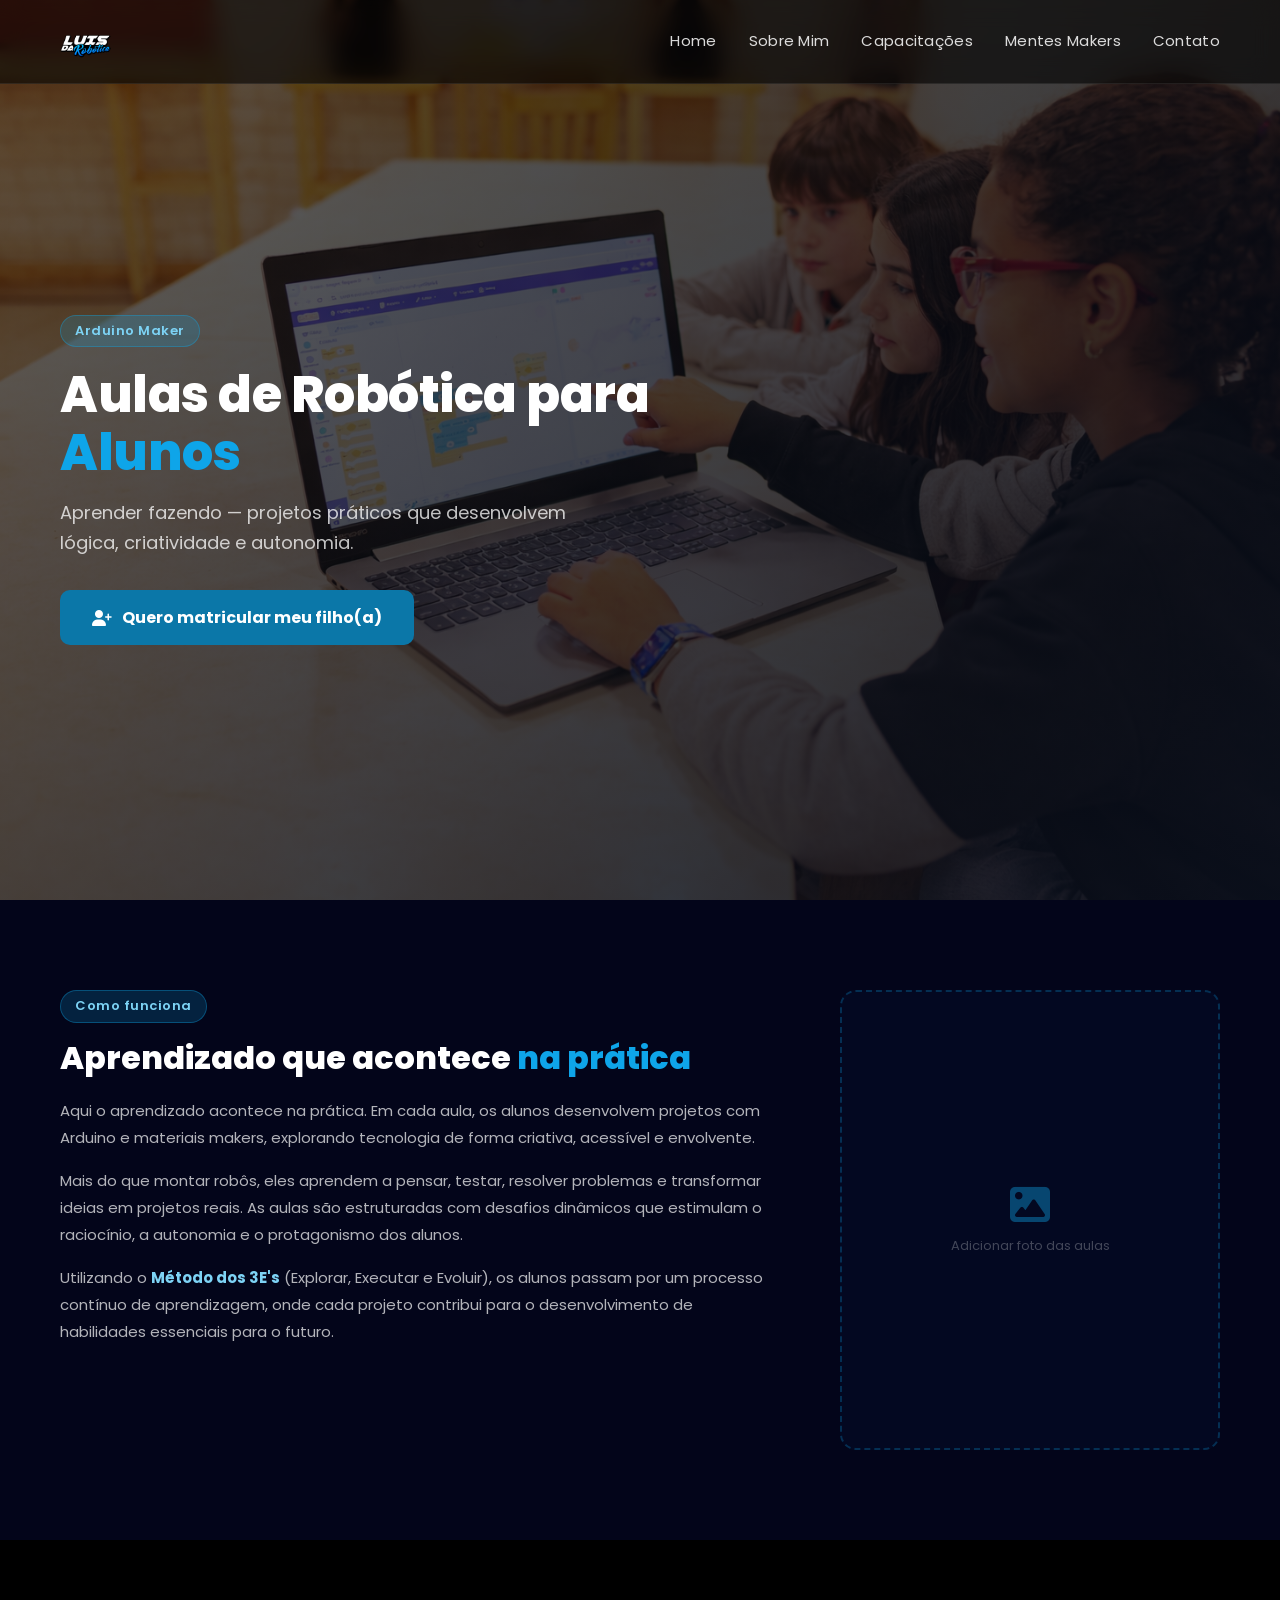
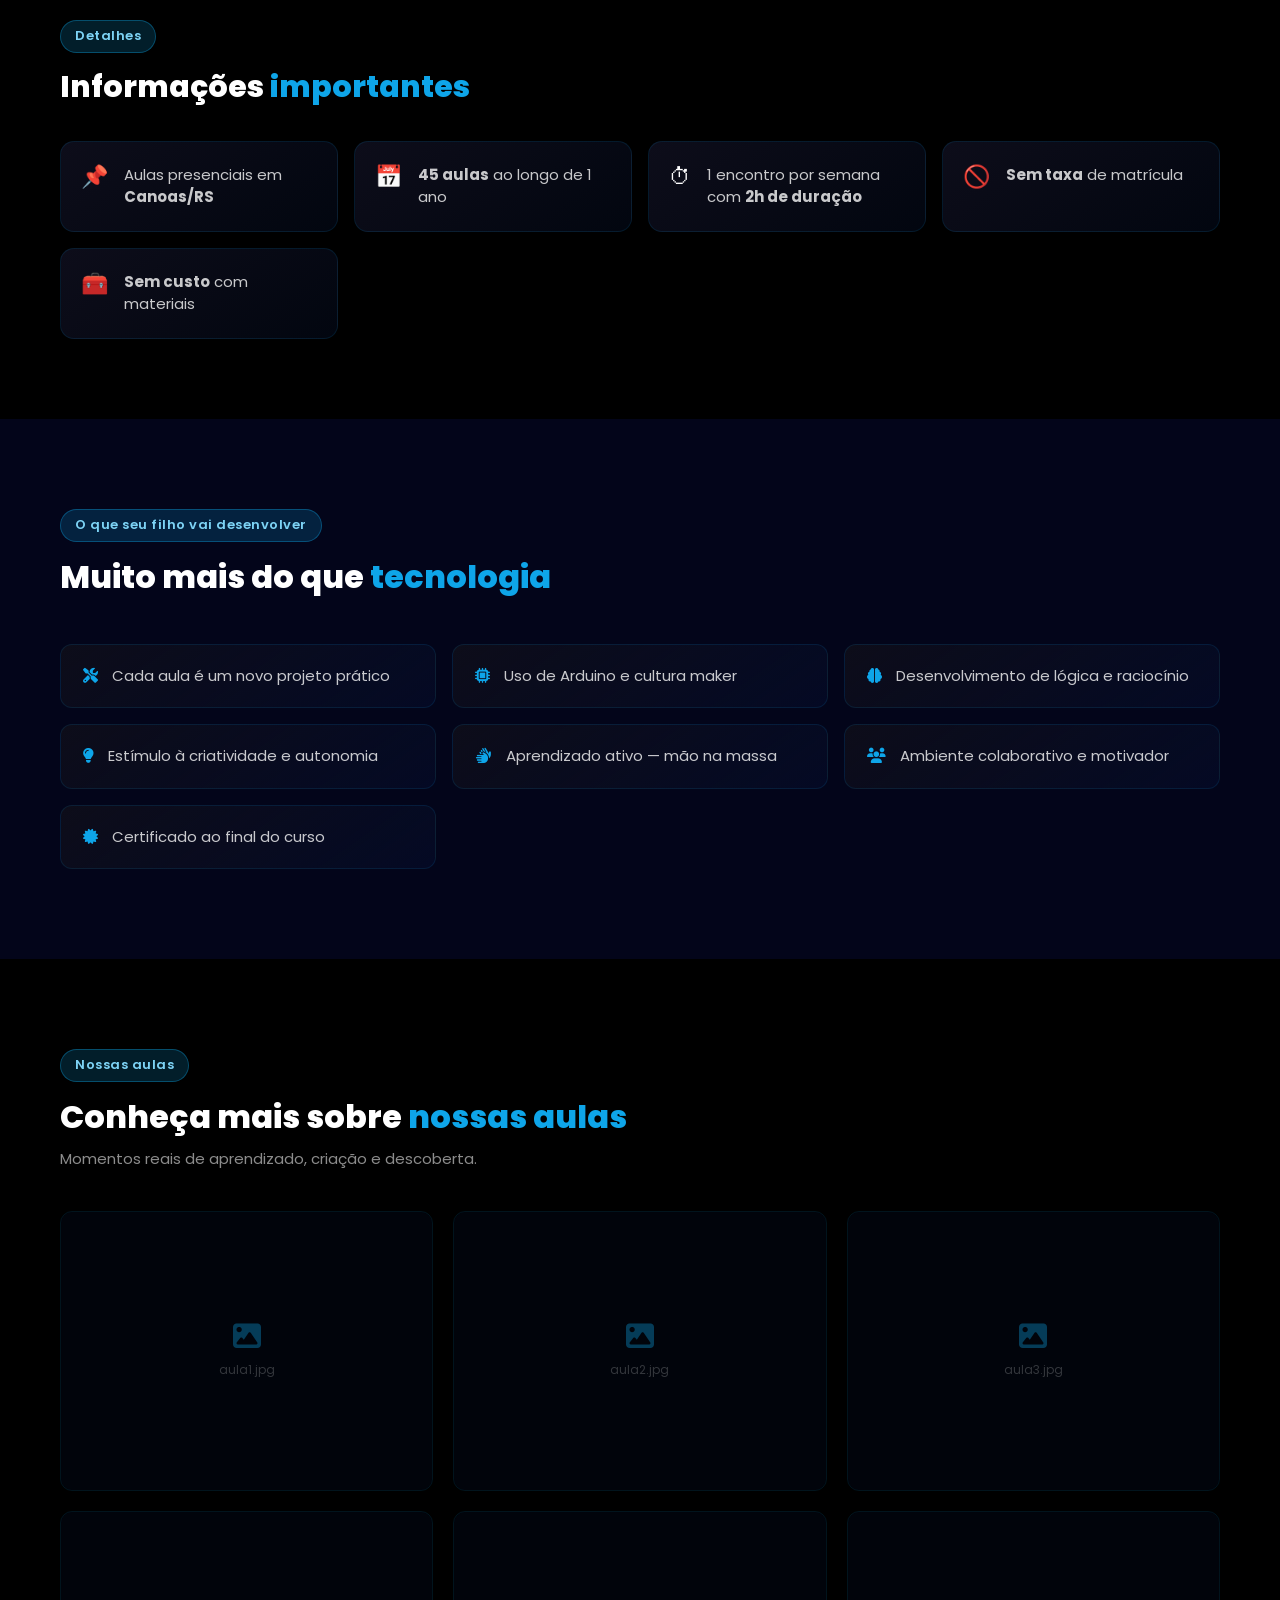
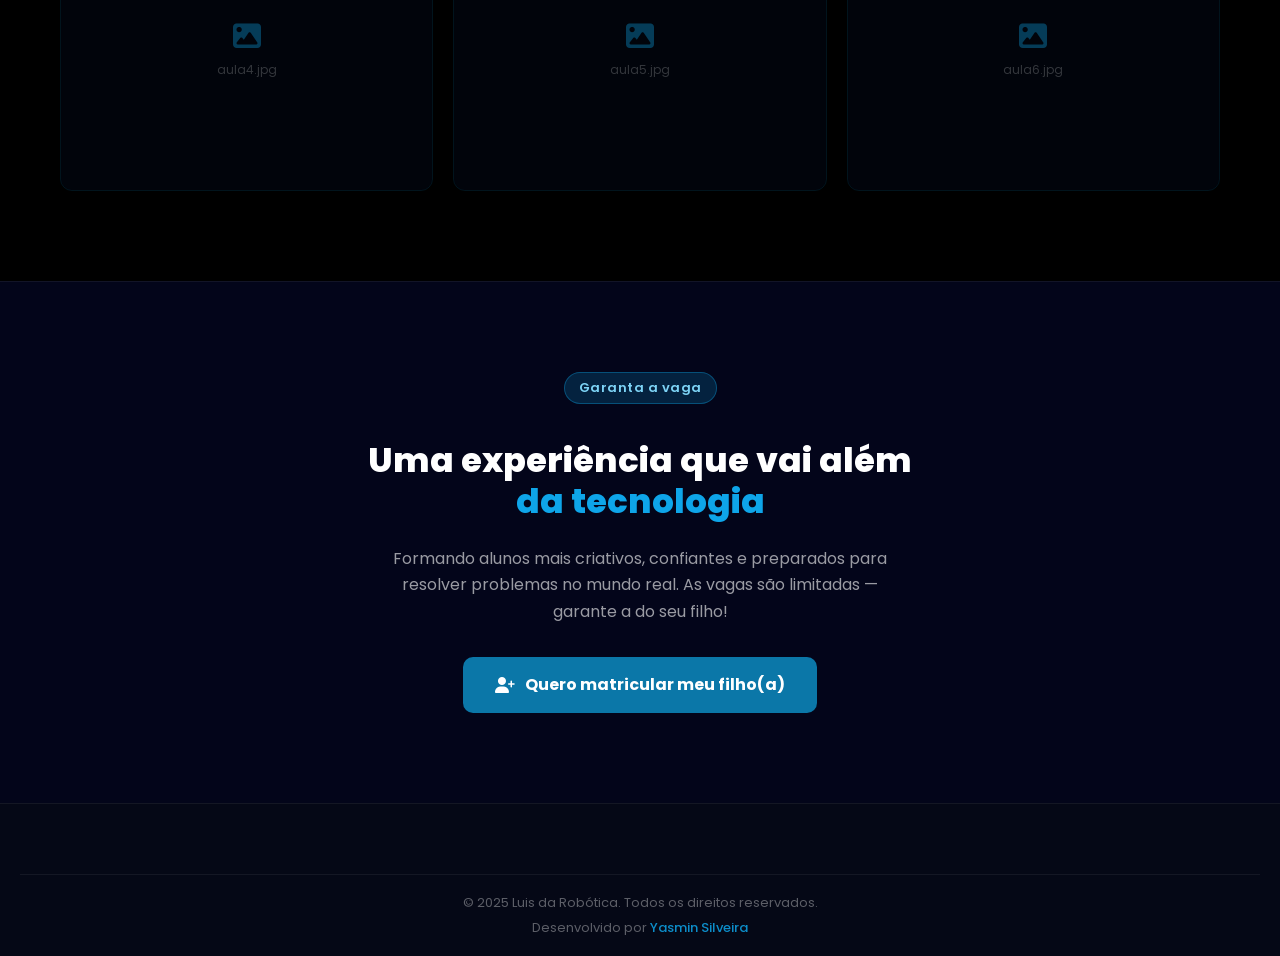
==== alunos.html @ f3c62aaa "Primeiro commit" ====
<!DOCTYPE html>
<html lang="pt-BR">
<head>
  <meta charset="UTF-8">
  <meta name="viewport" content="width=device-width, initial-scale=1.0">
  <title>Aulas de Robótica – Luis da Robótica</title>
  <link rel="icon" type="image/png" href="logotipo.png">
  <link rel="icon" type="image/png" href="logotipo.png">
  <link rel="stylesheet" href="style.css">
  <link href="https://fonts.googleapis.com/css2?family=Poppins:wght@300;400;600;800&display=swap" rel="stylesheet">
  <link rel="stylesheet" href="https://cdnjs.cloudflare.com/ajax/libs/font-awesome/6.5.0/css/all.min.css">
  <style>

    /* HERO */
    .aluno-hero {
      min-height: 100vh;
      display: flex;
      flex-direction: column;
      justify-content: center;
      padding: 140px 60px 80px;
      background:
        linear-gradient(135deg, rgba(0,0,0,0.6) 0%, rgba(10,15,28,0.92) 100%),
        url('fundoalunos.png') center/cover no-repeat;
    }

    .tag {
      display: inline-block;
      background: rgba(14,165,233,0.18);
      border: 1px solid rgba(14,165,233,0.35);
      color: #7DD3F5;
      font-size: 13px;
      font-weight: 600;
      padding: 5px 14px;
      border-radius: 30px;
      margin-bottom: 20px;
      letter-spacing: 0.5px;
      width: fit-content;
    }

    .aluno-hero h1 {
      font-size: 50px;
      font-weight: 800;
      max-width: 680px;
      line-height: 1.15;
      letter-spacing: -0.5px;
      margin-bottom: 16px;
    }

    .aluno-hero h1 span { color: #0EA5E9; }

    .aluno-hero .subtitulo {
      color: rgba(255,255,255,0.75);
      font-size: 18px;
      max-width: 540px;
      line-height: 1.65;
      margin-bottom: 32px;
    }

    .btn-matricula {
      display: inline-flex;
      align-items: center;
      gap: 10px;
      background: #0b77a8;
      color: white;
      text-decoration: none;
      padding: 15px 32px;
      border-radius: 10px;
      font-size: 16px;
      font-weight: 700;
      transition: background 0.25s, transform 0.25s, box-shadow 0.25s;
      width: fit-content;
    }

    .btn-matricula:hover {
      background: #38BDF8;
      transform: translateY(-3px);
      box-shadow: 0 10px 30px rgba(14,165,233,0.35);
    }

    /* SOBRE AS AULAS */
    .sobre-aulas {
      background: #03051a;
      padding: 90px 60px;
      display: flex;
      gap: 70px;
      align-items: flex-start;
    }

    .sobre-aulas-texto { flex: 1; }

    .section-label {
      display: inline-block;
      background: rgba(14,165,233,0.18);
      border: 1px solid rgba(14,165,233,0.35);
      color: #7DD3F5;
      font-size: 13px;
      font-weight: 600;
      padding: 5px 14px;
      border-radius: 30px;
      margin-bottom: 16px;
      letter-spacing: 0.5px;
    }

    .sobre-aulas-texto h2 {
      font-size: 32px;
      font-weight: 800;
      line-height: 1.2;
      margin-bottom: 20px;
    }

    .sobre-aulas-texto h2 span { color: #0EA5E9; }

    .sobre-aulas-texto p {
      color: rgba(255,255,255,0.7);
      font-size: 15px;
      line-height: 1.8;
      margin-bottom: 16px;
    }

    .foto-placeholder-lg {
      flex-shrink: 0;
      width: 380px;
      height: 460px;
      border-radius: 16px;
      border: 2px dashed rgba(14,165,233,0.25);
      background: rgba(10,30,78,0.15);
      display: flex;
      align-items: center;
      justify-content: center;
      flex-direction: column;
      gap: 12px;
      color: rgba(14,165,233,0.4);
    }

    .foto-placeholder-lg i { font-size: 40px; }
    .foto-placeholder-lg span {
      font-size: 13px;
      color: rgba(255,255,255,0.25);
    }

    /* INFORMAÇÕES IMPORTANTES */
    .info-section {
      background: #000000;
      padding: 80px 60px;
    }

    .info-section h2 {
      font-size: 30px;
      font-weight: 800;
      margin-bottom: 36px;
      line-height: 1.2;
    }

    .info-section h2 span { color: #0EA5E9; }

    .info-grid {
      display: grid;
      grid-template-columns: repeat(auto-fill, minmax(240px, 1fr));
      gap: 16px;
      margin-bottom: 0;
    }

    .info-item {
      display: flex;
      align-items: flex-start;
      gap: 16px;
      background: linear-gradient(145deg, #0d0d1a, rgba(10,30,78,0.2));
      border: 1px solid rgba(14,165,233,0.12);
      border-radius: 14px;
      padding: 22px 20px;
      transition: border-color 0.3s, box-shadow 0.3s;
    }

    .info-item:hover {
      border-color: rgba(14,165,233,0.35);
      box-shadow: 0 6px 24px rgba(14,165,233,0.08);
    }

    .info-item .info-emoji {
      font-size: 22px;
      flex-shrink: 0;
      line-height: 1;
      margin-top: 2px;
    }

    .info-item p {
      color: rgba(255,255,255,0.78);
      font-size: 15px;
      line-height: 1.5;
      margin: 0;
    }

    /* BENEFÍCIOS */
    .beneficios-section {
      background: #03051a;
      padding: 90px 60px;
    }

    .beneficios-section h2 {
      font-size: 32px;
      font-weight: 800;
      margin-bottom: 48px;
      line-height: 1.2;
    }

    .beneficios-section h2 span { color: #0EA5E9; }

    .beneficios-grid {
      display: grid;
      grid-template-columns: repeat(auto-fill, minmax(280px, 1fr));
      gap: 16px;
    }

    .beneficio-item {
      display: flex;
      align-items: flex-start;
      gap: 14px;
      background: linear-gradient(145deg, #0d0d1a, rgba(10,30,78,0.2));
      border: 1px solid rgba(14,165,233,0.12);
      border-radius: 12px;
      padding: 20px 22px;
      transition: border-color 0.3s, box-shadow 0.3s;
    }

    .beneficio-item:hover {
      border-color: rgba(14,165,233,0.35);
      box-shadow: 0 6px 24px rgba(14,165,233,0.08);
    }

    .beneficio-item i {
      color: #0EA5E9;
      font-size: 15px;
      margin-top: 3px;
      flex-shrink: 0;
    }

    .beneficio-item p {
      color: rgba(255,255,255,0.78);
      font-size: 15px;
      line-height: 1.5;
      margin: 0;
    }

    /* GALERIA */
    .galeria-section {
      background: #000000;
      padding: 90px 60px;
    }

    .galeria-section h2 {
      font-size: 32px;
      font-weight: 800;
      margin-bottom: 10px;
      line-height: 1.2;
    }

    .galeria-section h2 span { color: #0EA5E9; }

    .galeria-section .galeria-sub {
      color: rgba(255,255,255,0.55);
      font-size: 15px;
      margin-bottom: 40px;
    }

    .galeria-grid {
      display: grid;
      grid-template-columns: repeat(3, 1fr);
      gap: 20px;
    }

    .galeria-item {
      border-radius: 12px;
      overflow: hidden;
      border: 1px solid rgba(14,165,233,0.12);
      transition: border-color 0.3s, transform 0.3s;
      aspect-ratio: 4/3;
    }

    .galeria-item:hover {
      border-color: rgba(14,165,233,0.4);
      transform: scale(1.02);
    }

    .galeria-item img {
      width: 100%;
      height: 100%;
      object-fit: cover;
      display: block;
    }

    .galeria-placeholder {
      width: 100%;
      height: 100%;
      background: rgba(10,30,78,0.15);
      display: flex;
      flex-direction: column;
      align-items: center;
      justify-content: center;
      gap: 10px;
      color: rgba(14,165,233,0.35);
      min-height: 200px;
    }

    .galeria-placeholder i { font-size: 28px; }
    .galeria-placeholder span {
      font-size: 12px;
      color: rgba(255,255,255,0.2);
    }

    /* CTA FINAL */
    .cta-final {
      background: #03051a;
      padding: 90px 60px;
      display: flex;
      flex-direction: column;
      align-items: center;
      text-align: center;
      gap: 16px;
      border-top: 1px solid rgba(255,255,255,0.06);
    }

    .cta-final h2 {
      font-size: 34px;
      font-weight: 800;
      max-width: 580px;
      line-height: 1.2;
      margin-bottom: 8px;
    }

    .cta-final h2 span { color: #0EA5E9; }

    .cta-final p {
      color: rgba(255,255,255,0.6);
      font-size: 16px;
      max-width: 500px;
      line-height: 1.65;
      margin-bottom: 16px;
    }

    /* FOOTER */
    .footer {
      background: #050816;
      padding: 30px 20px 0;
      border-top: 1px solid rgba(255,255,255,0.06);
    }

    .footer-bottom {
      padding: 18px 20px;
      display: flex;
      flex-direction: column;
      align-items: center;
      gap: 4px;
      text-align: center;
    }

    .footer-bottom p {
      color: rgba(255,255,255,0.35);
      font-size: 13px;
      margin: 0;
    }

    .footer-bottom .dev-credit a {
      color: rgba(14,165,233,0.85);
      text-decoration: none;
      font-weight: 500;
      transition: color 0.25s;
    }

    .footer-bottom .dev-credit a:hover {
      color: #38BDF8;
      text-decoration: underline;
    }

    /* RESPONSIVO */
    @media (max-width: 900px) {
      .sobre-aulas {
        flex-direction: column;
        padding: 60px 24px;
        gap: 40px;
      }
      .foto-placeholder-lg {
        width: 100%;
        height: 260px;
      }
      .galeria-grid {
        grid-template-columns: repeat(2, 1fr);
      }
    }

    @media (max-width: 768px) {
      .aluno-hero { padding: 110px 24px 60px; }
      .aluno-hero h1 { font-size: 30px; }
      .aluno-hero .subtitulo { font-size: 15px; }
      .info-section { padding: 60px 24px; }
      .beneficios-section { padding: 60px 24px; }
      .galeria-section { padding: 60px 24px; }
      .galeria-grid { grid-template-columns: 1fr; }
      .cta-final { padding: 60px 24px; }
      .cta-final h2 { font-size: 26px; }
    }
  </style>
</head>
<body>

<!-- HEADER -->
<header>
  <div class="logo">
    <img src="logotipo.png" alt="Logo Luis da Robótica">
  </div>
  <nav id="menu">
    <a href="index.html">Home</a>
    <a href="sobre.html">Sobre Mim</a>
    <a href="capacitacoes.html">Capacitações</a>
    <a href="mentes.html">Mentes Makers</a>
    <a href="contato.html">Contato</a>
  </nav>
  <button class="menu-toggle" onclick="toggleMenu()" aria-label="Abrir menu">☰</button>
</header>

<!-- HERO -->
<section class="aluno-hero">
  <span class="tag">Arduino Maker</span>
  <h1>Aulas de Robótica para <span>Alunos</span></h1>
  <p class="subtitulo">
    Aprender fazendo — projetos práticos que desenvolvem lógica, criatividade e autonomia.
  </p>
  <a href="contato.html" class="btn-matricula">
    <i class="fas fa-user-plus"></i>
    Quero matricular meu filho(a)
  </a>
</section>

<!-- SOBRE AS AULAS -->
<section class="sobre-aulas">
  <div class="sobre-aulas-texto">
    <span class="section-label">Como funciona</span>
    <h2>Aprendizado que acontece <span>na prática</span></h2>
    <p>
      Aqui o aprendizado acontece na prática. Em cada aula, os alunos desenvolvem projetos com Arduino e materiais makers, explorando tecnologia de forma criativa, acessível e envolvente.
    </p>
    <p>
      Mais do que montar robôs, eles aprendem a pensar, testar, resolver problemas e transformar ideias em projetos reais. As aulas são estruturadas com desafios dinâmicos que estimulam o raciocínio, a autonomia e o protagonismo dos alunos.
    </p>
    <p>
      Utilizando o <strong style="color: #7DD3F5;">Método dos 3E's</strong> (Explorar, Executar e Evoluir), os alunos passam por um processo contínuo de aprendizagem, onde cada projeto contribui para o desenvolvimento de habilidades essenciais para o futuro.
    </p>
  </div>

  <!-- Substitua por <img src="foto-aula.jpg" ...> quando tiver a foto -->
  <div class="foto-placeholder-lg">
    <i class="fas fa-image"></i>
    <span>Adicionar foto das aulas</span>
  </div>
</section>

<!-- INFORMAÇÕES IMPORTANTES -->
<section class="info-section">
  <span class="section-label">Detalhes</span>
  <h2>Informações <span>importantes</span></h2>

  <div class="info-grid">
    <div class="info-item">
      <span class="info-emoji">📌</span>
      <p>Aulas presenciais em <strong>Canoas/RS</strong></p>
    </div>
    <div class="info-item">
      <span class="info-emoji">📅</span>
      <p><strong>45 aulas</strong> ao longo de 1 ano</p>
    </div>
    <div class="info-item">
      <span class="info-emoji">⏱</span>
      <p>1 encontro por semana com <strong>2h de duração</strong></p>
    </div>
    <div class="info-item">
      <span class="info-emoji">🚫</span>
      <p><strong>Sem taxa</strong> de matrícula</p>
    </div>
    <div class="info-item">
      <span class="info-emoji">🧰</span>
      <p><strong>Sem custo</strong> com materiais</p>
    </div>
  </div>
</section>

<!-- BENEFÍCIOS -->
<section class="beneficios-section">
  <span class="section-label">O que seu filho vai desenvolver</span>
  <h2>Muito mais do que <span>tecnologia</span></h2>

  <div class="beneficios-grid">
    <div class="beneficio-item"><i class="fas fa-tools"></i><p>Cada aula é um novo projeto prático</p></div>
    <div class="beneficio-item"><i class="fas fa-microchip"></i><p>Uso de Arduino e cultura maker</p></div>
    <div class="beneficio-item"><i class="fas fa-brain"></i><p>Desenvolvimento de lógica e raciocínio</p></div>
    <div class="beneficio-item"><i class="fas fa-lightbulb"></i><p>Estímulo à criatividade e autonomia</p></div>
    <div class="beneficio-item"><i class="fas fa-hands"></i><p>Aprendizado ativo — mão na massa</p></div>
    <div class="beneficio-item"><i class="fas fa-users"></i><p>Ambiente colaborativo e motivador</p></div>
    <div class="beneficio-item"><i class="fas fa-certificate"></i><p>Certificado ao final do curso</p></div>
  </div>
</section>

<!-- GALERIA -->
<section class="galeria-section">
  <span class="section-label">Nossas aulas</span>
  <h2>Conheça mais sobre <span>nossas aulas</span></h2>
  <p class="galeria-sub">Momentos reais de aprendizado, criação e descoberta.</p>

  <div class="galeria-grid">
    <div class="galeria-item">
      <!-- <img src="aula1.jpg" alt=""> -->
      <div class="galeria-placeholder"><i class="fas fa-image"></i><span>aula1.jpg</span></div>
    </div>
    <div class="galeria-item">
      <div class="galeria-placeholder"><i class="fas fa-image"></i><span>aula2.jpg</span></div>
    </div>
    <div class="galeria-item">
      <div class="galeria-placeholder"><i class="fas fa-image"></i><span>aula3.jpg</span></div>
    </div>
    <div class="galeria-item">
      <div class="galeria-placeholder"><i class="fas fa-image"></i><span>aula4.jpg</span></div>
    </div>
    <div class="galeria-item">
      <div class="galeria-placeholder"><i class="fas fa-image"></i><span>aula5.jpg</span></div>
    </div>
    <div class="galeria-item">
      <div class="galeria-placeholder"><i class="fas fa-image"></i><span>aula6.jpg</span></div>
    </div>
  </div>
</section>

<!-- CTA FINAL -->
<section class="cta-final">
  <span class="tag">Garanta a vaga</span>
  <h2>Uma experiência que vai além <span>da tecnologia</span></h2>
  <p>
    Formando alunos mais criativos, confiantes e preparados para resolver problemas no mundo real. As vagas são limitadas — garante a do seu filho!
  </p>
  <a href="contato.html" class="btn-matricula">
    <i class="fas fa-user-plus"></i>
    Quero matricular meu filho(a)
  </a>
</section>

<!-- FOOTER -->
<footer class="footer">
  <div class="footer-bottom">
    <p>© 2025 Luis da Robótica. Todos os direitos reservados.</p>
    <p class="dev-credit">
      Desenvolvido por <a href="https://www.linkedin.com/in/yasmin-silveira-2394731ba/" target="_blank" rel="noopener noreferrer">Yasmin Silveira</a>
    </p>
  </div>
</footer>

<script src="script.js"></script>
</body>
</html>
---- style.css ----
/* =========================
   RESET E BASE
========================= */
* {
  box-sizing: border-box;
  margin: 0;
  padding: 0;
}
 
body {
  font-family: 'Poppins', system-ui, -apple-system, sans-serif;
  background: #000000;
  color: white;
  line-height: 1.6;
}
 
/* =========================
   HEADER (TOPO FIXO)
========================= */
header {
  position: fixed;
  top: 0;
  left: 0;
  width: 100%;
  display: flex;
  justify-content: space-between;
  align-items: center;
  padding: 10px 60px;
  z-index: 100;
  background: rgba(0, 0, 0, 0.6);
  backdrop-filter: blur(12px);
  -webkit-backdrop-filter: blur(12px);
  border-bottom: 1px solid rgba(255, 255, 255, 0.08);
  transition: background 0.3s;
}
 
/* LOGO */
.logo img {
  height: 55px;
  transition: transform 0.3s;
}
 
.logo img:hover {
  transform: scale(1.04);
}
 
/* =========================
   MENU
========================= */
nav {
  display: flex;
  gap: 32px;
  align-items: center;
}
 
nav a {
  color: rgba(255, 255, 255, 0.85);
  text-decoration: none;
  font-size: 15px;
  font-weight: 400;
  position: relative;
  transition: color 0.3s;
  letter-spacing: 0.3px;
}
 
nav a::after {
  content: "";
  position: absolute;
  width: 0%;
  height: 2px;
  background: white;
  left: 0;
  bottom: -4px;
  border-radius: 2px;
  transition: width 0.3s ease;
}
 
nav a:hover {
  color: white;
}
 
nav a:hover::after {
  width: 100%;
}
 
/* =========================
   MENU HAMBURGUER
========================= */
.menu-toggle {
  display: none;
  font-size: 26px;
  cursor: pointer;
  background: none;
  border: none;
  color: white;
  padding: 4px;
}
 
/* =========================
   HERO PRINCIPAL (HOME)
========================= */
.hero-main {
  height: 100vh;
  display: flex;
  flex-direction: column;
  justify-content: center;
  padding: 120px 60px 60px;
  background:
    linear-gradient(135deg, rgba(0, 0, 0, 0.55) 0%, rgba(4, 5, 8, 0.75) 100%),
    url('crianca.jpg') center/cover no-repeat;
  position: relative;
}
 
.hero-main h1 {
  font-size: 52px;
  max-width: 580px;
  line-height: 1.15;
  font-weight: 800;
  letter-spacing: -0.5px;
}
 
.hero-main h1 span {
  color: #424ef5;
}
 
.hero-main p {
  color: rgba(255, 255, 255, 0.75);
  max-width: 480px;
  margin-top: 16px;
  font-size: 16px;
}
 
/* =========================
   BOTÕES
========================= */
.buttons {
  margin-top: 32px;
  display: flex;
  gap: 14px;
  flex-wrap: wrap;
}
 
.btn {
  padding: 13px 28px;
  background: white;
  color: black;
  text-decoration: none;
  border-radius: 8px;
  font-weight: 600;
  font-size: 14px;
  transition: transform 0.25s, box-shadow 0.25s;
  display: inline-block;
}
 
.btn:hover {
  transform: translateY(-2px);
  box-shadow: 0 8px 24px rgba(255, 255, 255, 0.15);
}
 
.btn-outline {
  background: transparent;
  border: 2px solid rgba(255, 255, 255, 0.6);
  color: white;
}
 
.btn-outline:hover {
  background: #4542f5;
  border-color: #5442f5;
  color: white;
  box-shadow: 0 8px 24px rgba(66, 69, 245, 0.35);
}
 
/* =========================
   HERO SOBRE
========================= */
.sobre-hero {
  height: 100vh;
  display: flex;
  flex-direction: column;
  justify-content: center;
  padding: 120px 60px 60px;
  background:
    linear-gradient(135deg, rgba(0, 0, 0, 0.65) 0%, rgba(10, 15, 28, 0.92) 100%),
    url('fundosobre.png') center/cover no-repeat;
}
 
.sobre-hero h1 {
  font-size: 50px;
  max-width: 500px;
  line-height: 1.2;
  font-weight: 800;
}
 
/* =========================
   CARDS
========================= */
.sobre-cards {
  display: flex;
  gap: 20px;
  padding: 60px;
  justify-content: center;
  flex-wrap: wrap;
}
 
.card {
  background: linear-gradient(145deg, #0f2f74, #0a1e4e);
  padding: 24px;
  border-radius: 14px;
  width: 260px;
  border: 1px solid rgba(125, 158, 250, 0.15);
  transition: transform 0.3s, border-color 0.3s, box-shadow 0.3s;
}
 
.card:hover {
  transform: translateY(-6px);
  border-color: rgba(125, 158, 250, 0.5);
  box-shadow: 0 12px 32px rgba(15, 47, 116, 0.4);
}
 
/* =========================
   APRESENTAÇÃO FINAL
========================= */
.sobre-apresentacao {
  text-align: center;
  padding: 60px 20px;
}
 
.sobre-apresentacao h2 {
  font-size: 30px;
  font-weight: 700;
}
 
.sobre-apresentacao p {
  max-width: 600px;
  margin: 16px auto 0;
  color: rgba(255, 255, 255, 0.7);
  font-size: 16px;
}
 
/* =========================
   FOOTER
========================= */
.footer {
  background: #050816;
  padding: 50px 20px 0;
  border-top: 1px solid rgba(255, 255, 255, 0.06);
}
 
.footer-container {
  display: flex;
  flex-direction: column;
  align-items: center;
  text-align: center;
  gap: 8px;
}
 
.footer h2 {
  font-size: 22px;
  font-weight: 700;
}
 
.footer p {
  color: rgba(255, 255, 255, 0.65);
  font-size: 15px;
}
 
.whatsapp {
  display: inline-flex;
  align-items: center;
  justify-content: center;
  gap: 10px;
  background: #07c24c;
  color: white;
  padding: 12px 24px;
  border-radius: 30px;
  text-decoration: none;
  margin-top: 14px;
  font-weight: 600;
  font-size: 15px;
  transition: transform 0.25s, box-shadow 0.25s;
}
 
.whatsapp img {
  width: 20px;
}
 
.whatsapp:hover {
  transform: translateY(-2px);
  box-shadow: 0 6px 20px rgba(15, 167, 70, 0.842);
}
 
/* Rodapé inferior */
.footer-bottom {
  margin-top: 40px;
  padding: 18px 20px;
  border-top: 1px solid rgba(255, 255, 255, 0.06);
  display: flex;
  flex-direction: column;
  align-items: center;
  gap: 4px;
  text-align: center;
}
 
.footer-bottom p {
  color: rgba(255, 255, 255, 0.35);
  font-size: 13px;
  margin: 0;
}
 
.footer-bottom .dev-credit {
  color: rgba(255, 255, 255, 0.35);
  font-size: 13px;
}
 
.footer-bottom .dev-credit a {
  color: rgba(135, 66, 245, 0.85);
  text-decoration: none;
  font-weight: 500;
  transition: color 0.25s;
}
 
.footer-bottom .dev-credit a:hover {
  color: #a76df7;
  text-decoration: underline;
}
 
/* =========================
   RESPONSIVO (CELULAR)
========================= */
@media (max-width: 768px) {
 
  header {
    padding: 14px 20px;
  }
 
  nav {
    position: absolute;
    top: 70px;
    left: 0;
    right: 0;
    background: rgba(3, 27, 138, 0.97);
    backdrop-filter: blur(10px);
    flex-direction: column;
    align-items: center;
    padding: 20px;
    gap: 20px;
    display: none;
    border-bottom: 1px solid rgba(255, 255, 255, 0.1);
  }
 
  nav.active {
    display: flex;
  }
 
  .menu-toggle {
    display: block;
  }
 
  .hero-main {
    padding: 100px 24px 40px;
  }
 
  .hero-main h1 {
    font-size: 30px;
  }
 
  .sobre-hero {
    padding: 100px 24px 40px;
  }
 
  .sobre-hero h1 {
    font-size: 28px;
  }
 
  .sobre-cards {
    padding: 40px 20px;
  }
 
  .buttons {
    flex-direction: column;
    align-items: flex-start;
  }
}
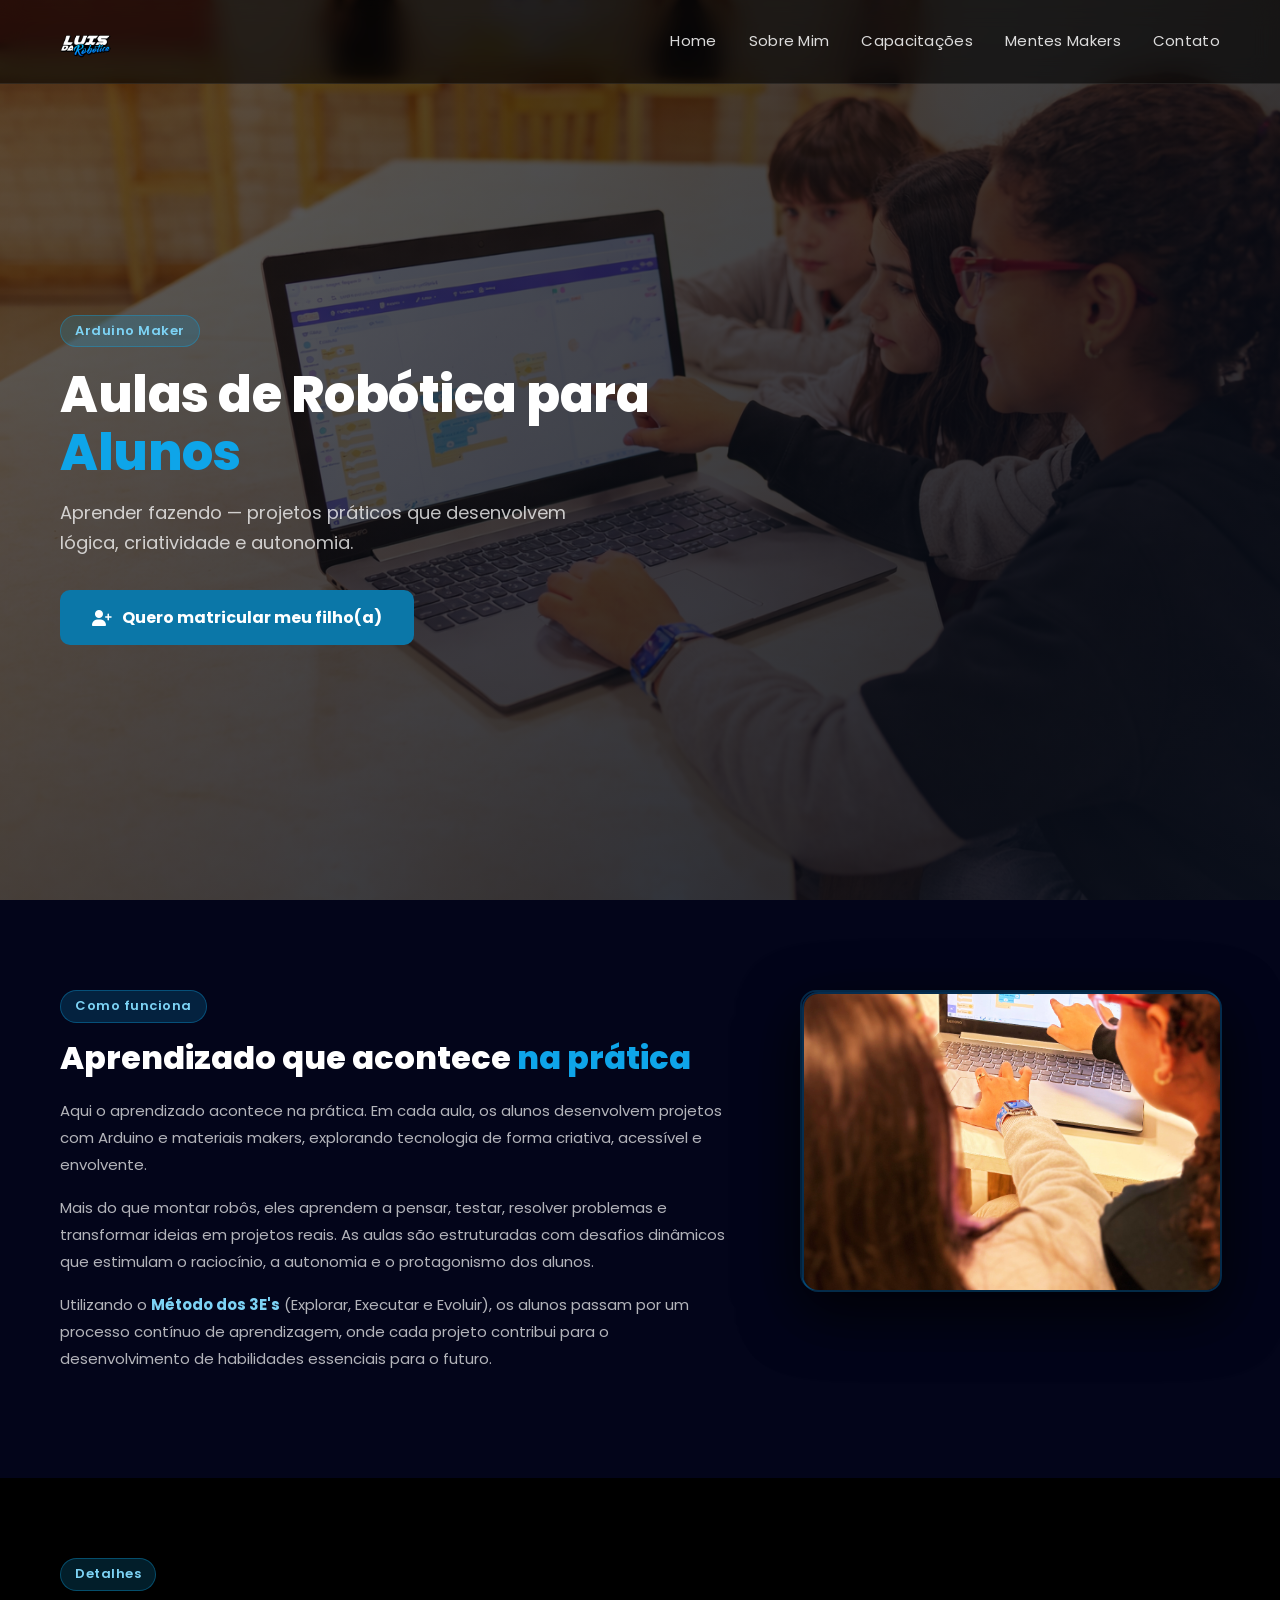
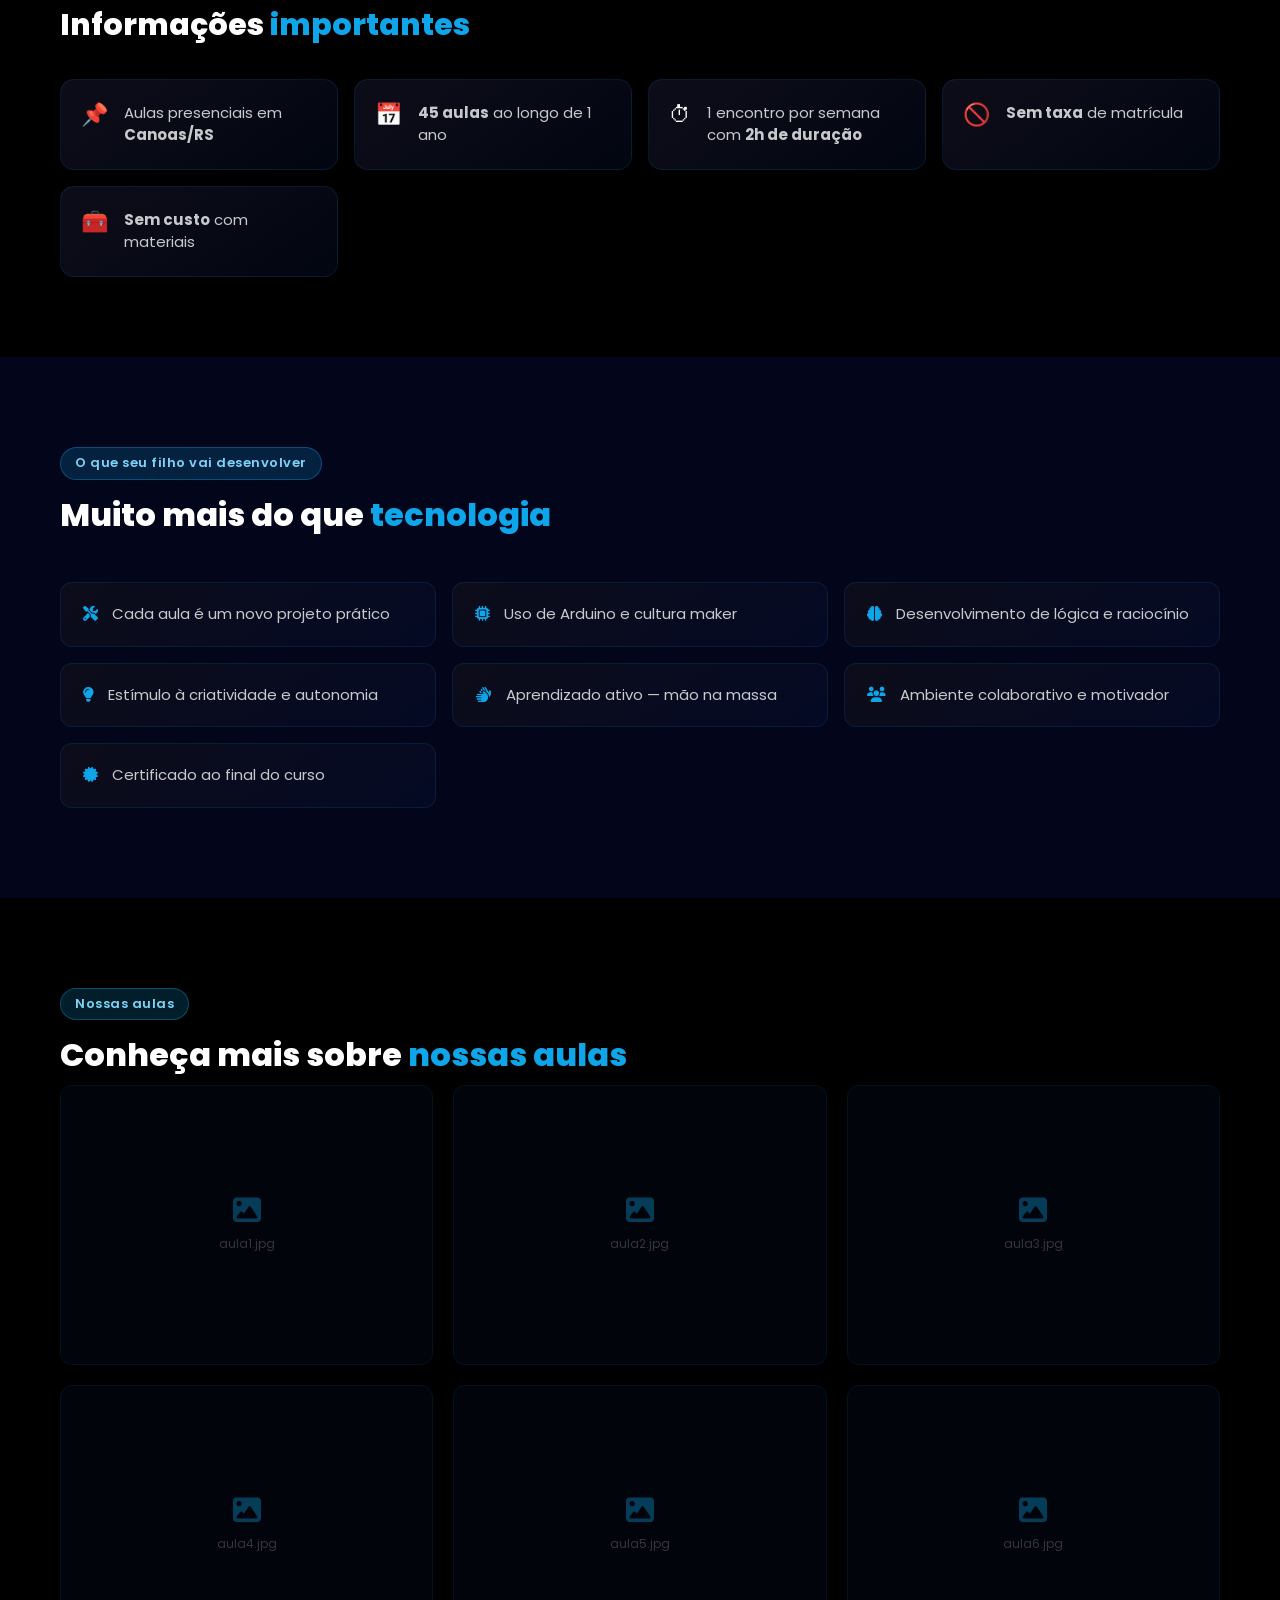
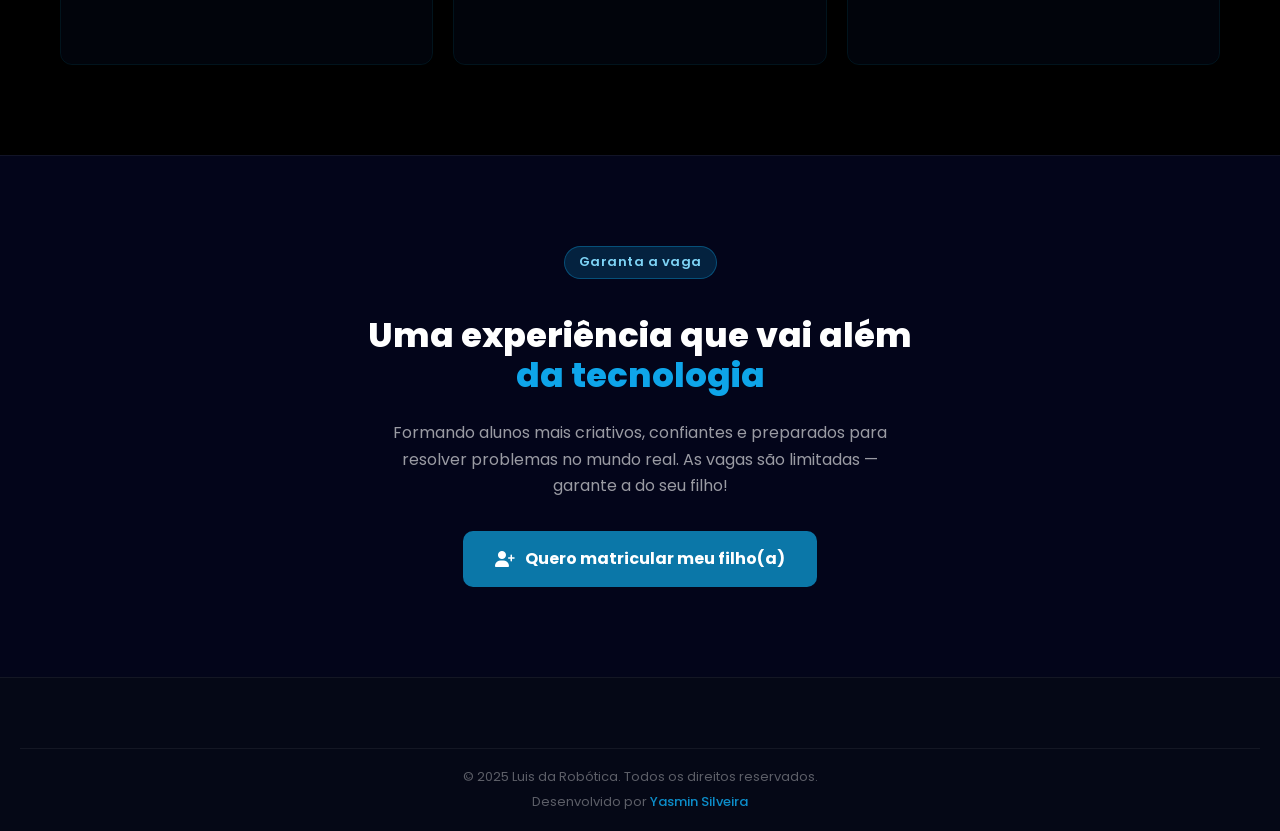
==== commit 5a8658ab: "Atualização" ====
--- a/alunos.html
+++ b/alunos.html
@@ -117,19 +117,14 @@
       margin-bottom: 16px;
     }
 
-    .foto-placeholder-lg {
-      flex-shrink: 0;
-      width: 380px;
-      height: 460px;
+ .foto-placeholder-lg {
+       flex-shrink: 0;
+      width: 420px;
+      height: 300px;
+      object-fit: cover;
       border-radius: 16px;
-      border: 2px dashed rgba(14,165,233,0.25);
-      background: rgba(10,30,78,0.15);
-      display: flex;
-      align-items: center;
-      justify-content: center;
-      flex-direction: column;
-      gap: 12px;
-      color: rgba(14,165,233,0.4);
+      border: 2px solid rgba(14,165,233,0.25);
+      box-shadow: 0 20px 60px rgba(0,0,0,0.5);
     }
 
     .foto-placeholder-lg i { font-size: 40px; }
@@ -448,8 +443,9 @@
 
   <!-- Substitua por <img src="foto-aula.jpg" ...> quando tiver a foto -->
   <div class="foto-placeholder-lg">
-    <i class="fas fa-image"></i>
-    <span>Adicionar foto das aulas</span>
+    <img src="criancas3.JPG" alt="Alunos" class="foto-placeholder-lg">
+    </div>
+    
   </div>
 </section>
 
@@ -479,6 +475,7 @@
       <span class="info-emoji">🧰</span>
       <p><strong>Sem custo</strong> com materiais</p>
     </div>
+    
   </div>
 </section>
 
@@ -496,13 +493,15 @@
     <div class="beneficio-item"><i class="fas fa-users"></i><p>Ambiente colaborativo e motivador</p></div>
     <div class="beneficio-item"><i class="fas fa-certificate"></i><p>Certificado ao final do curso</p></div>
   </div>
+  
 </section>
 
 <!-- GALERIA -->
 <section class="galeria-section">
   <span class="section-label">Nossas aulas</span>
   <h2>Conheça mais sobre <span>nossas aulas</span></h2>
-  <p class="galeria-sub">Momentos reais de aprendizado, criação e descoberta.</p>
+ 
+    
 
   <div class="galeria-grid">
     <div class="galeria-item">
--- a/style.css
+++ b/style.css
@@ -142,8 +142,8 @@
  
 .btn {
   padding: 13px 28px;
-  background: white;
-  color: black;
+  background: rgb(9, 122, 197);
+  color: rgb(255, 255, 255);
   text-decoration: none;
   border-radius: 8px;
   font-weight: 600;
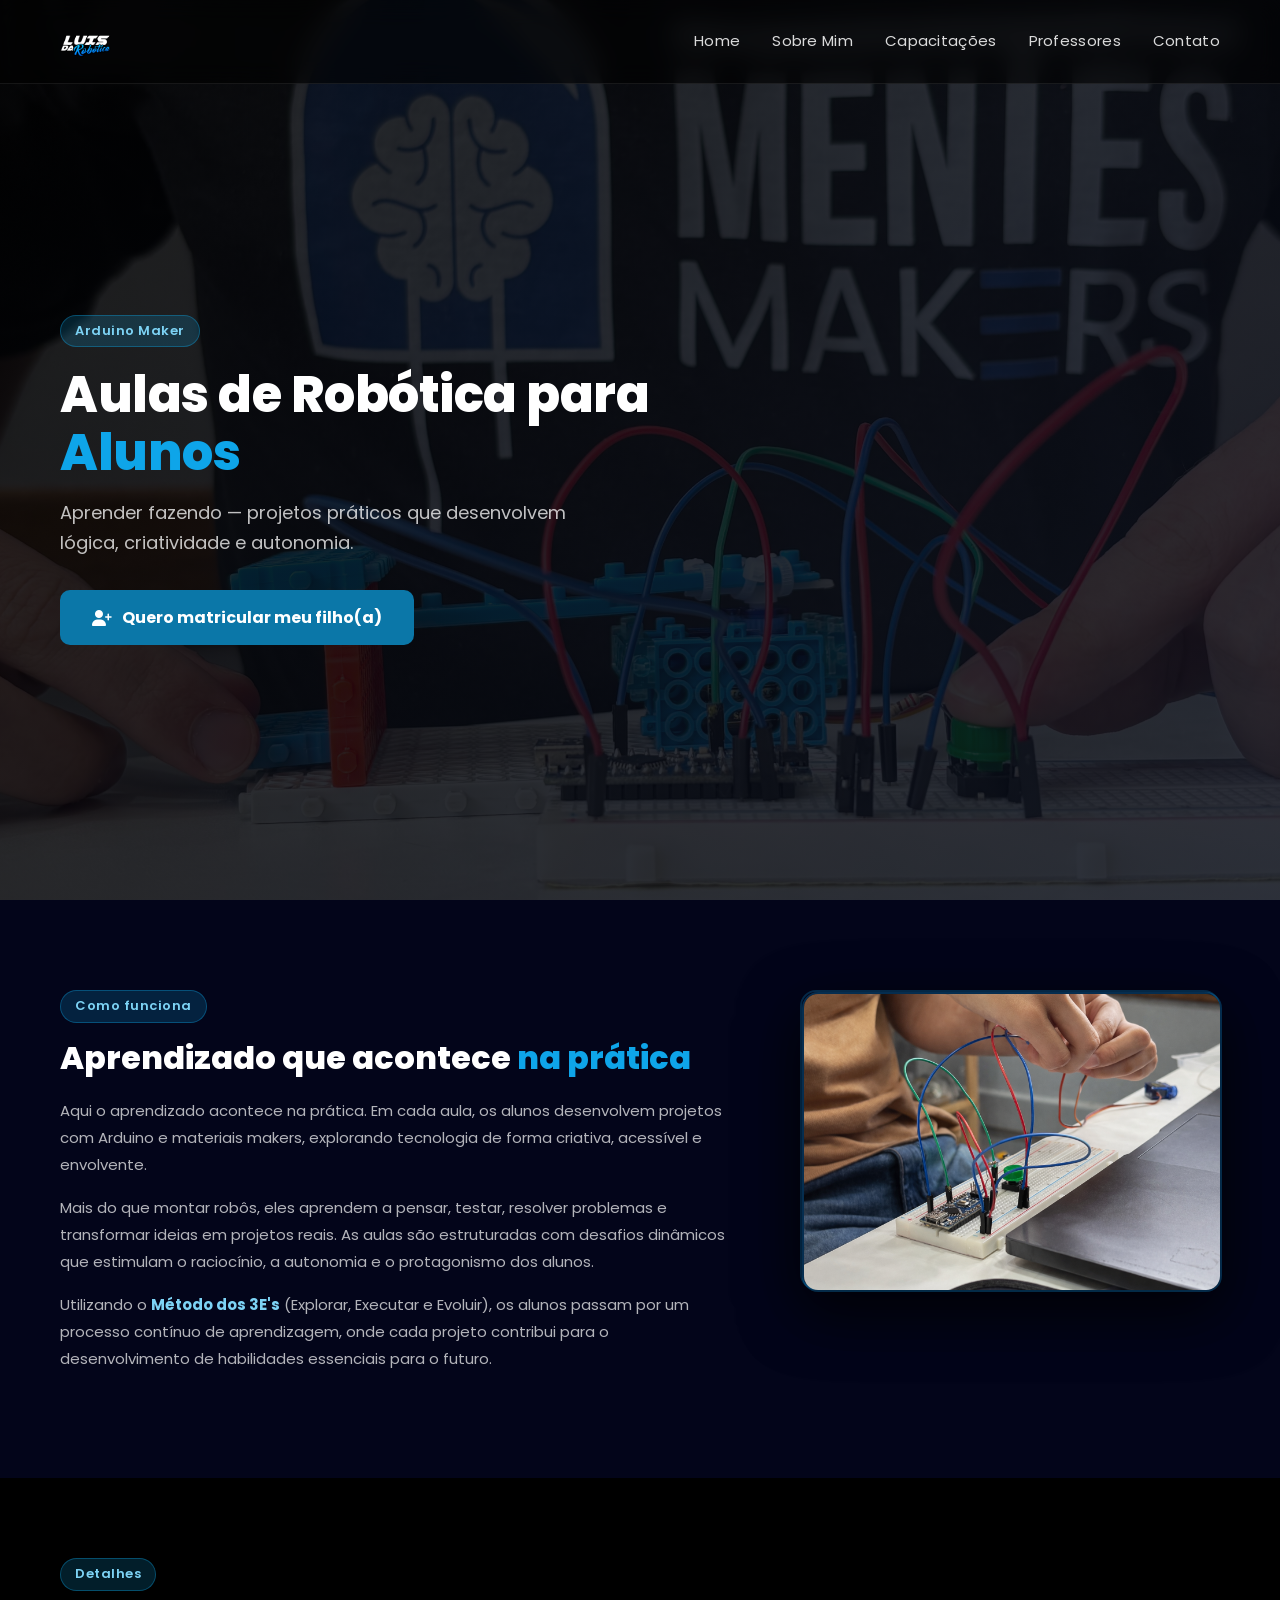
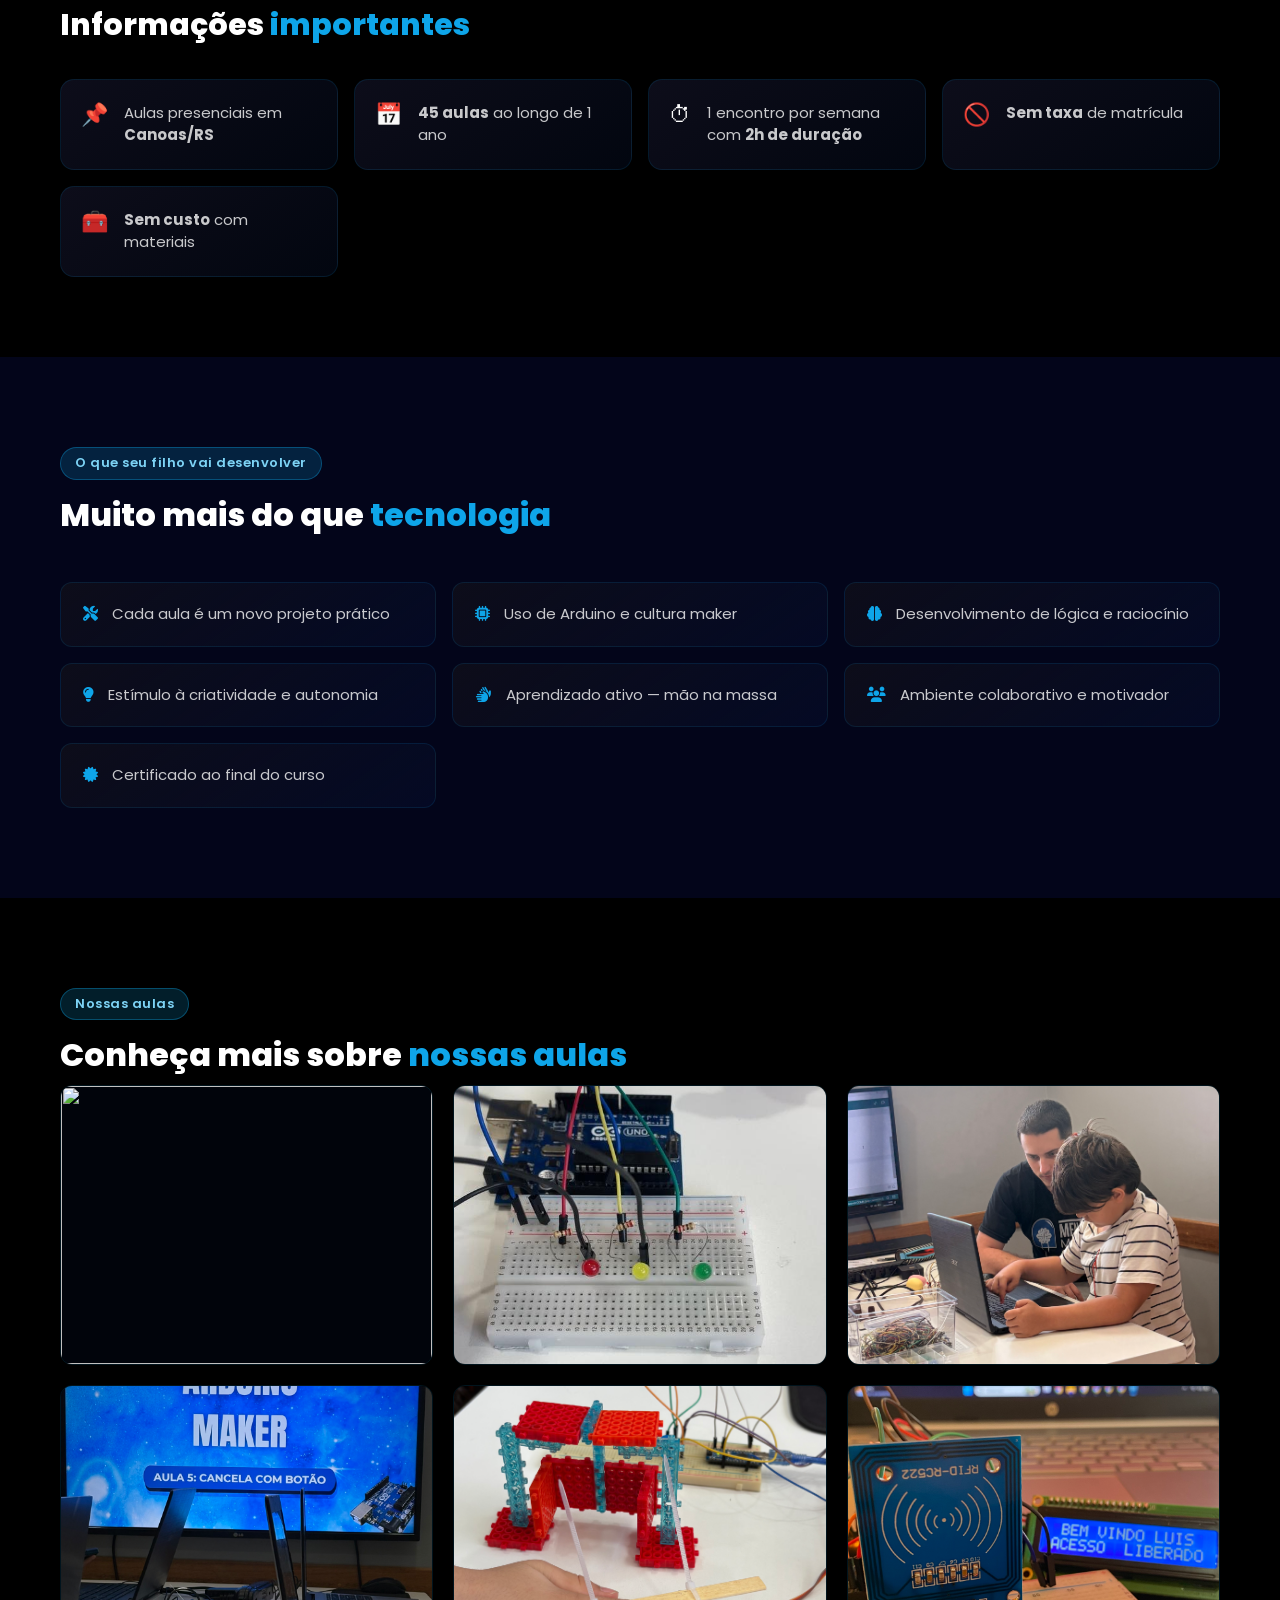
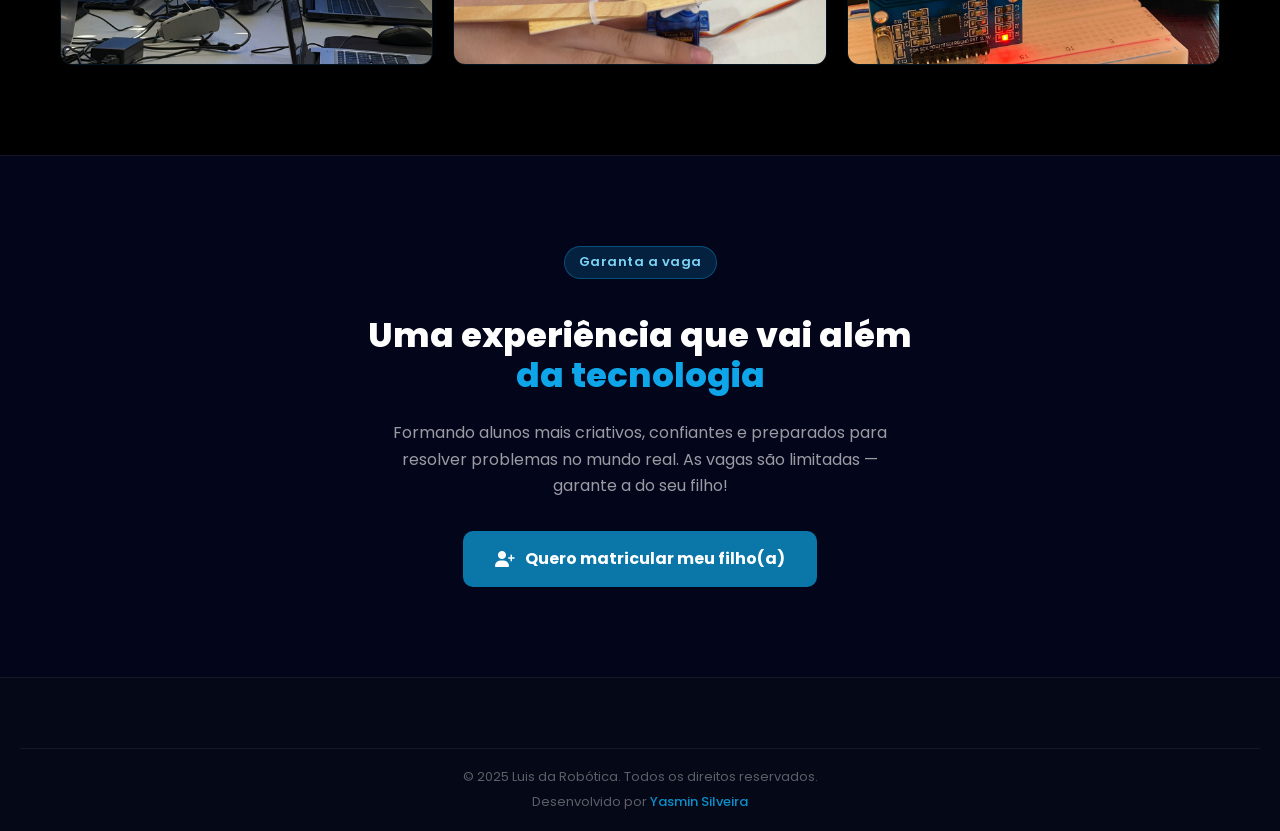
==== commit 6ad8f781: "segunda atualizacao" ====
--- a/alunos.html
+++ b/alunos.html
@@ -19,8 +19,8 @@
       justify-content: center;
       padding: 140px 60px 80px;
       background:
-        linear-gradient(135deg, rgba(0,0,0,0.6) 0%, rgba(10,15,28,0.92) 100%),
-        url('fundoalunos.png') center/cover no-repeat;
+        linear-gradient(135deg, rgba(0, 0, 0, 0.856) 0%, rgba(10, 15, 28, 0.856) 100%),
+        url('fundoprofes.jpeg') center/cover no-repeat;
     }
 
     .tag {
@@ -405,10 +405,9 @@
   <nav id="menu">
     <a href="index.html">Home</a>
     <a href="sobre.html">Sobre Mim</a>
-    <a href="capacitacoes.html">Capacitações</a>
-    <a href="mentes.html">Mentes Makers</a>
+    <a href="capacitacao.html">Capacitações</a>
+    <a href="mentes.html">Professores</a>
     <a href="contato.html">Contato</a>
-  </nav>
   <button class="menu-toggle" onclick="toggleMenu()" aria-label="Abrir menu">☰</button>
 </header>
 
@@ -443,7 +442,7 @@
 
   <!-- Substitua por <img src="foto-aula.jpg" ...> quando tiver a foto -->
   <div class="foto-placeholder-lg">
-    <img src="criancas3.JPG" alt="Alunos" class="foto-placeholder-lg">
+    <img src="aluno2.PNG" alt="Alunos" class="foto-placeholder-lg">
     </div>
     
   </div>
@@ -506,22 +505,22 @@
   <div class="galeria-grid">
     <div class="galeria-item">
       <!-- <img src="aula1.jpg" alt=""> -->
-      <div class="galeria-placeholder"><i class="fas fa-image"></i><span>aula1.jpg</span></div>
+      <div class="galeria-placeholder"><img src="A7.JPG" alt=""></div>
     </div>
     <div class="galeria-item">
-      <div class="galeria-placeholder"><i class="fas fa-image"></i><span>aula2.jpg</span></div>
+      <div class="galeria-placeholder"><img src="A2.JPG" alt=""></div>
     </div>
     <div class="galeria-item">
-      <div class="galeria-placeholder"><i class="fas fa-image"></i><span>aula3.jpg</span></div>
+      <div class="galeria-placeholder"><img src="A8.jpeg" alt=""></div>
     </div>
     <div class="galeria-item">
-      <div class="galeria-placeholder"><i class="fas fa-image"></i><span>aula4.jpg</span></div>
+      <div class="galeria-placeholder"><img src="A4.jpeg" alt=""></div>
     </div>
     <div class="galeria-item">
-      <div class="galeria-placeholder"><i class="fas fa-image"></i><span>aula5.jpg</span></div>
+      <div class="galeria-placeholder"><img src="A5.jpeg" alt=""></div>
     </div>
     <div class="galeria-item">
-      <div class="galeria-placeholder"><i class="fas fa-image"></i><span>aula6.jpg</span></div>
+      <div class="galeria-placeholder"><img src="A6.jpeg" alt=""></div>
     </div>
   </div>
 </section>
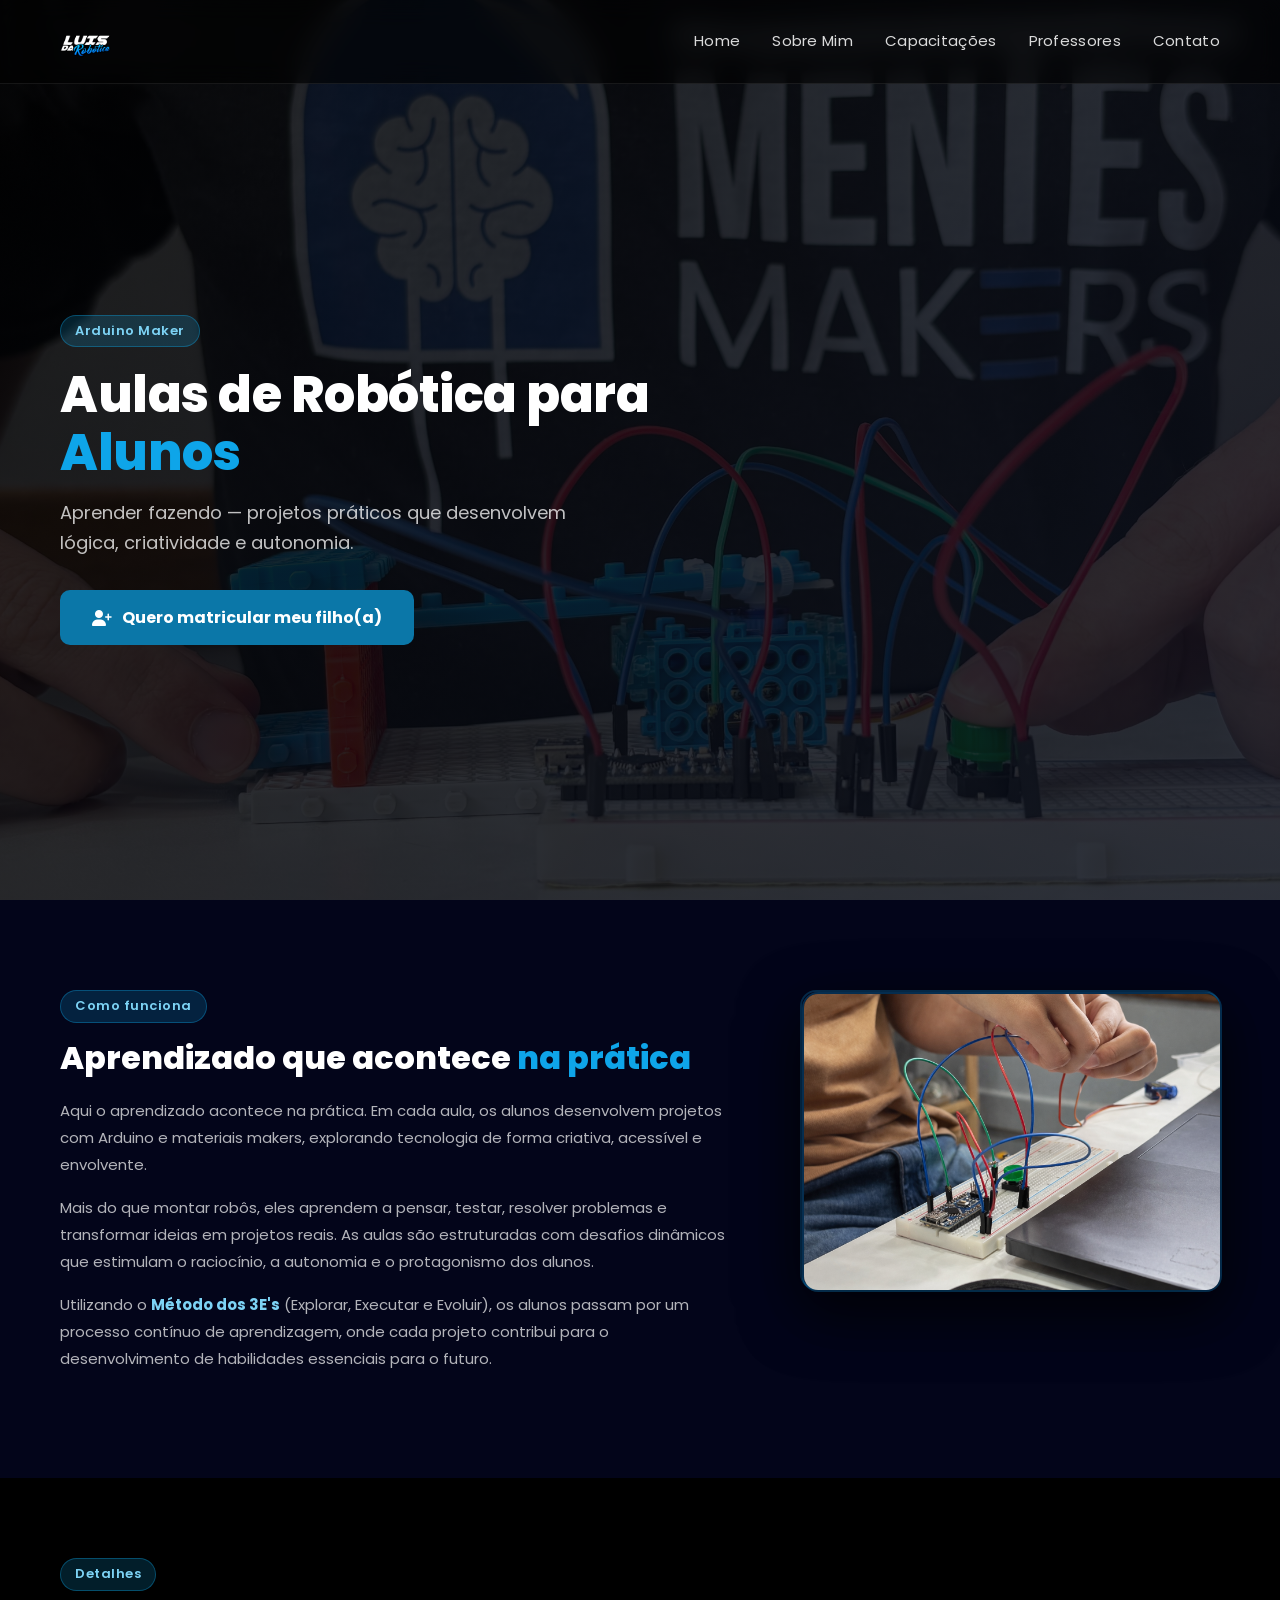
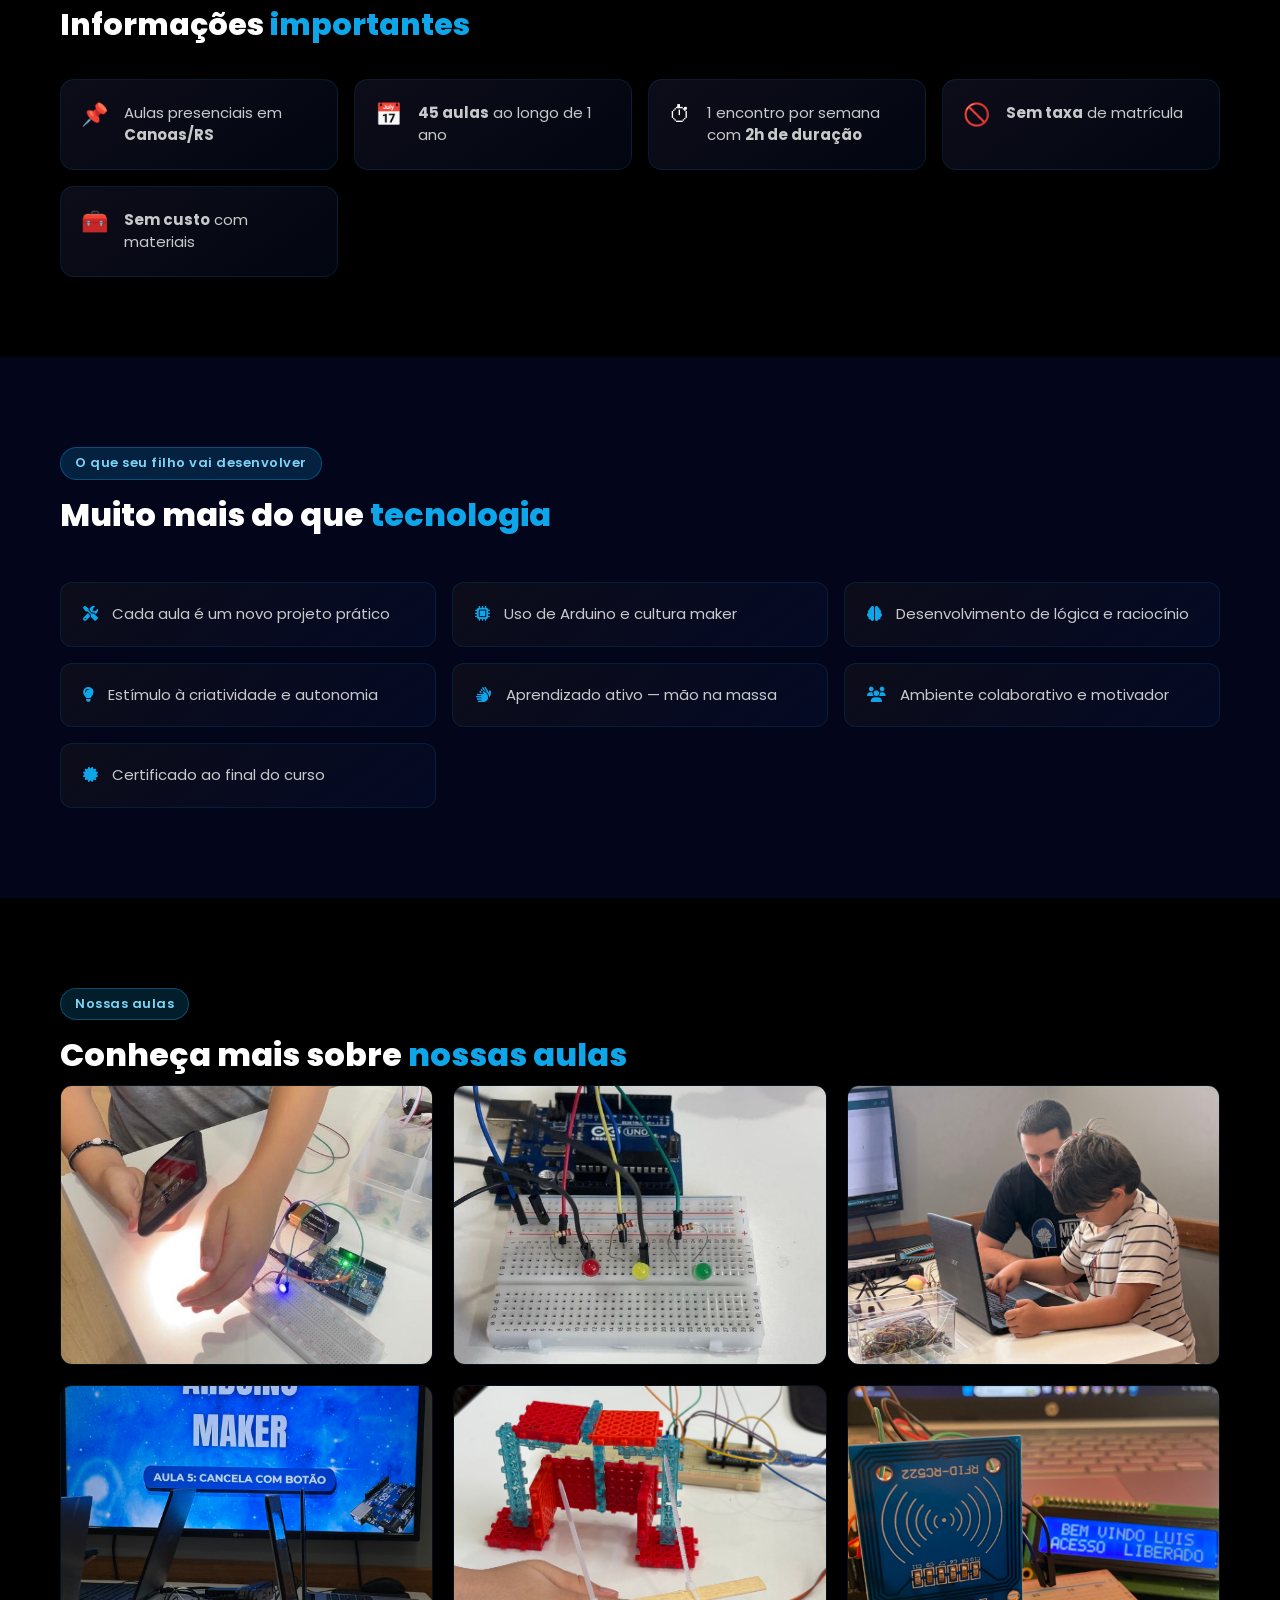
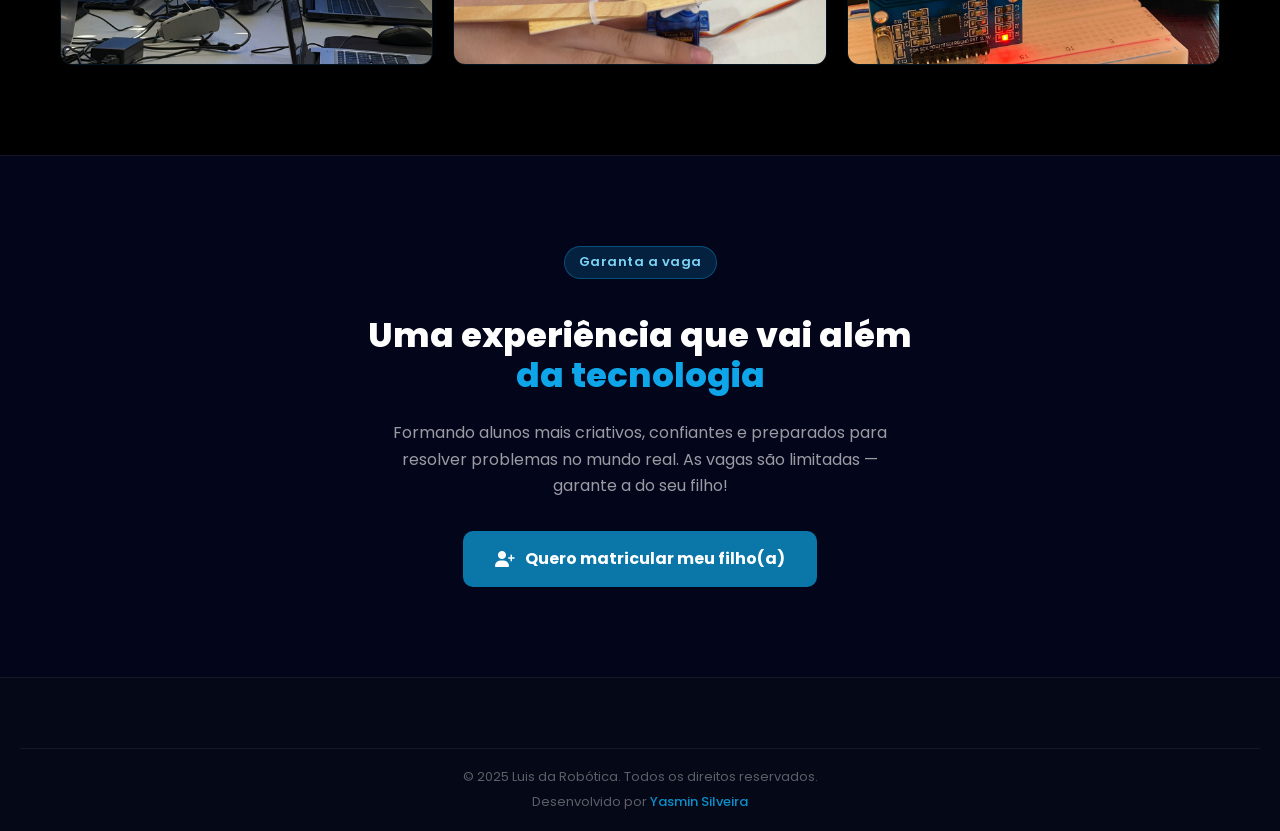
==== commit c694e9b7: "terceira atualizacao" ====
--- a/alunos.html
+++ b/alunos.html
@@ -505,7 +505,7 @@
   <div class="galeria-grid">
     <div class="galeria-item">
       <!-- <img src="aula1.jpg" alt=""> -->
-      <div class="galeria-placeholder"><img src="A7.JPG" alt=""></div>
+      <div class="galeria-placeholder"><img src="A7.jpg" alt=""></div>
     </div>
     <div class="galeria-item">
       <div class="galeria-placeholder"><img src="A2.JPG" alt=""></div>
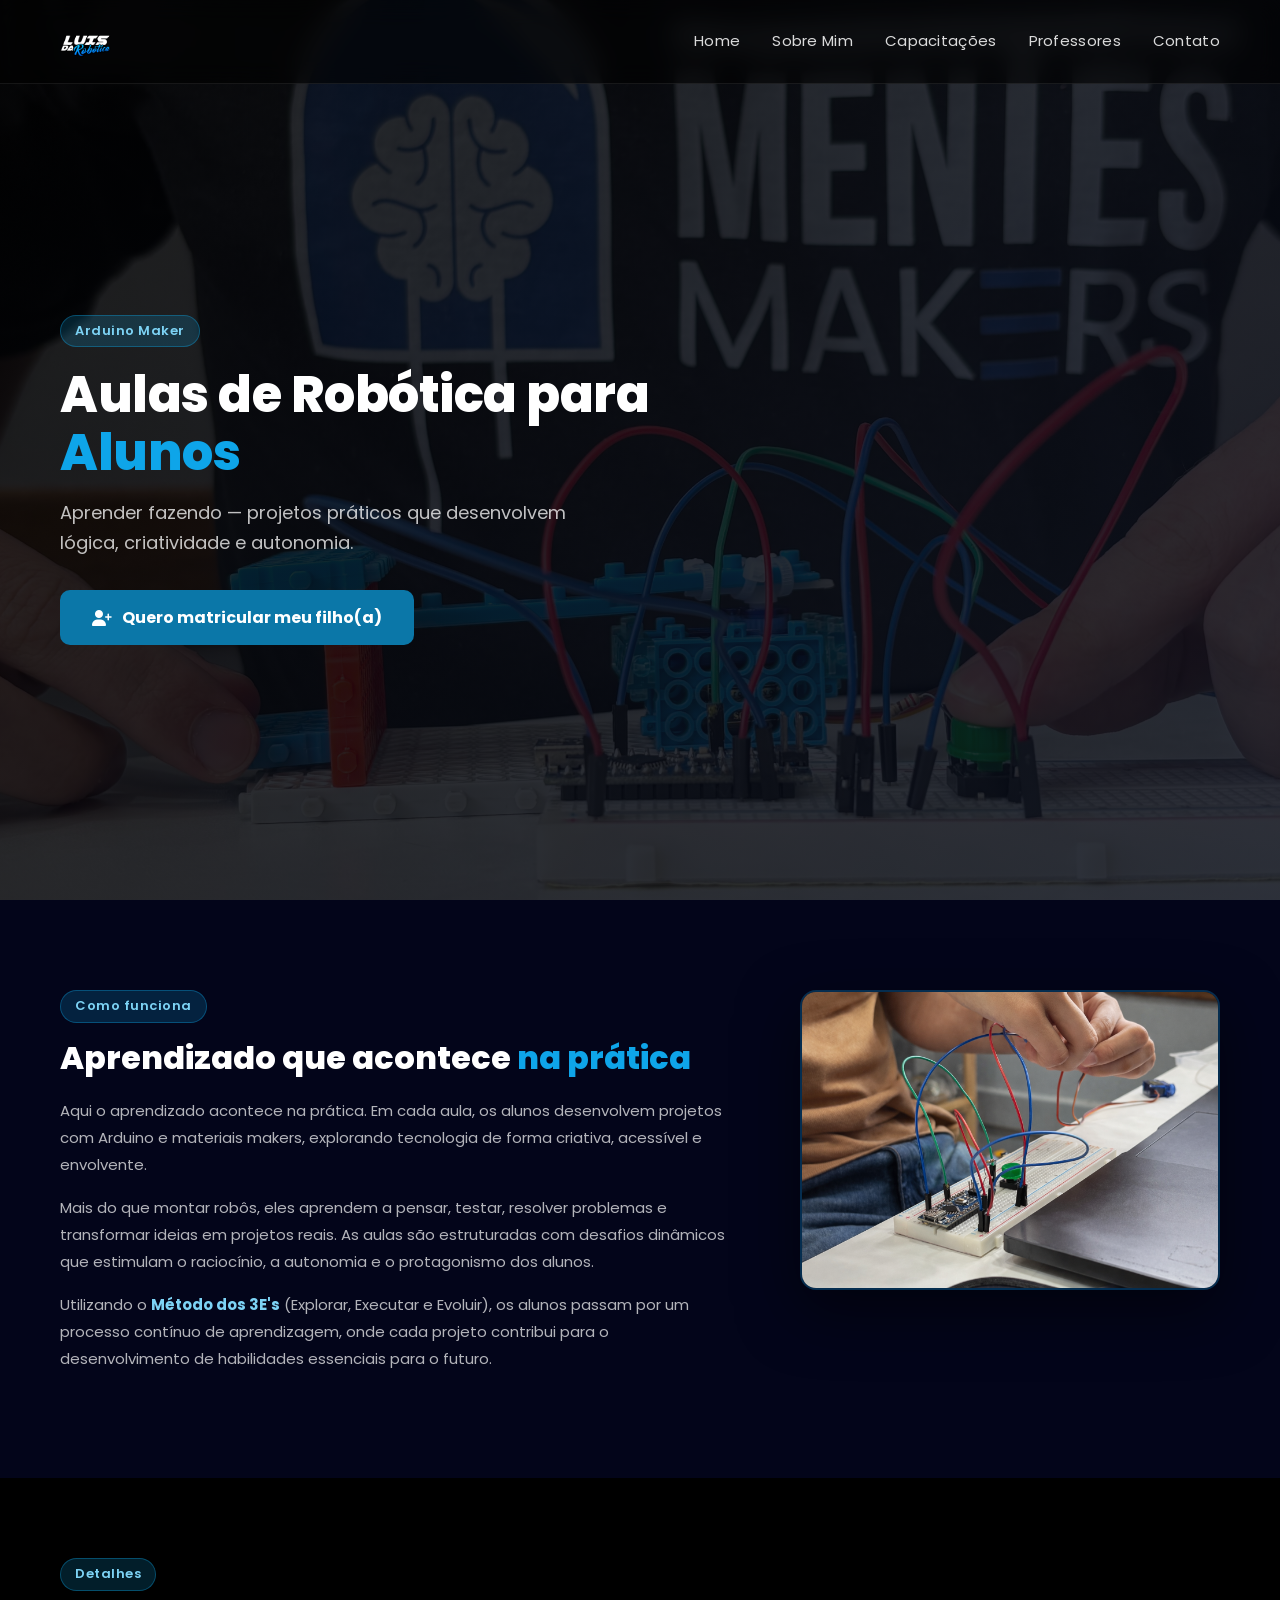
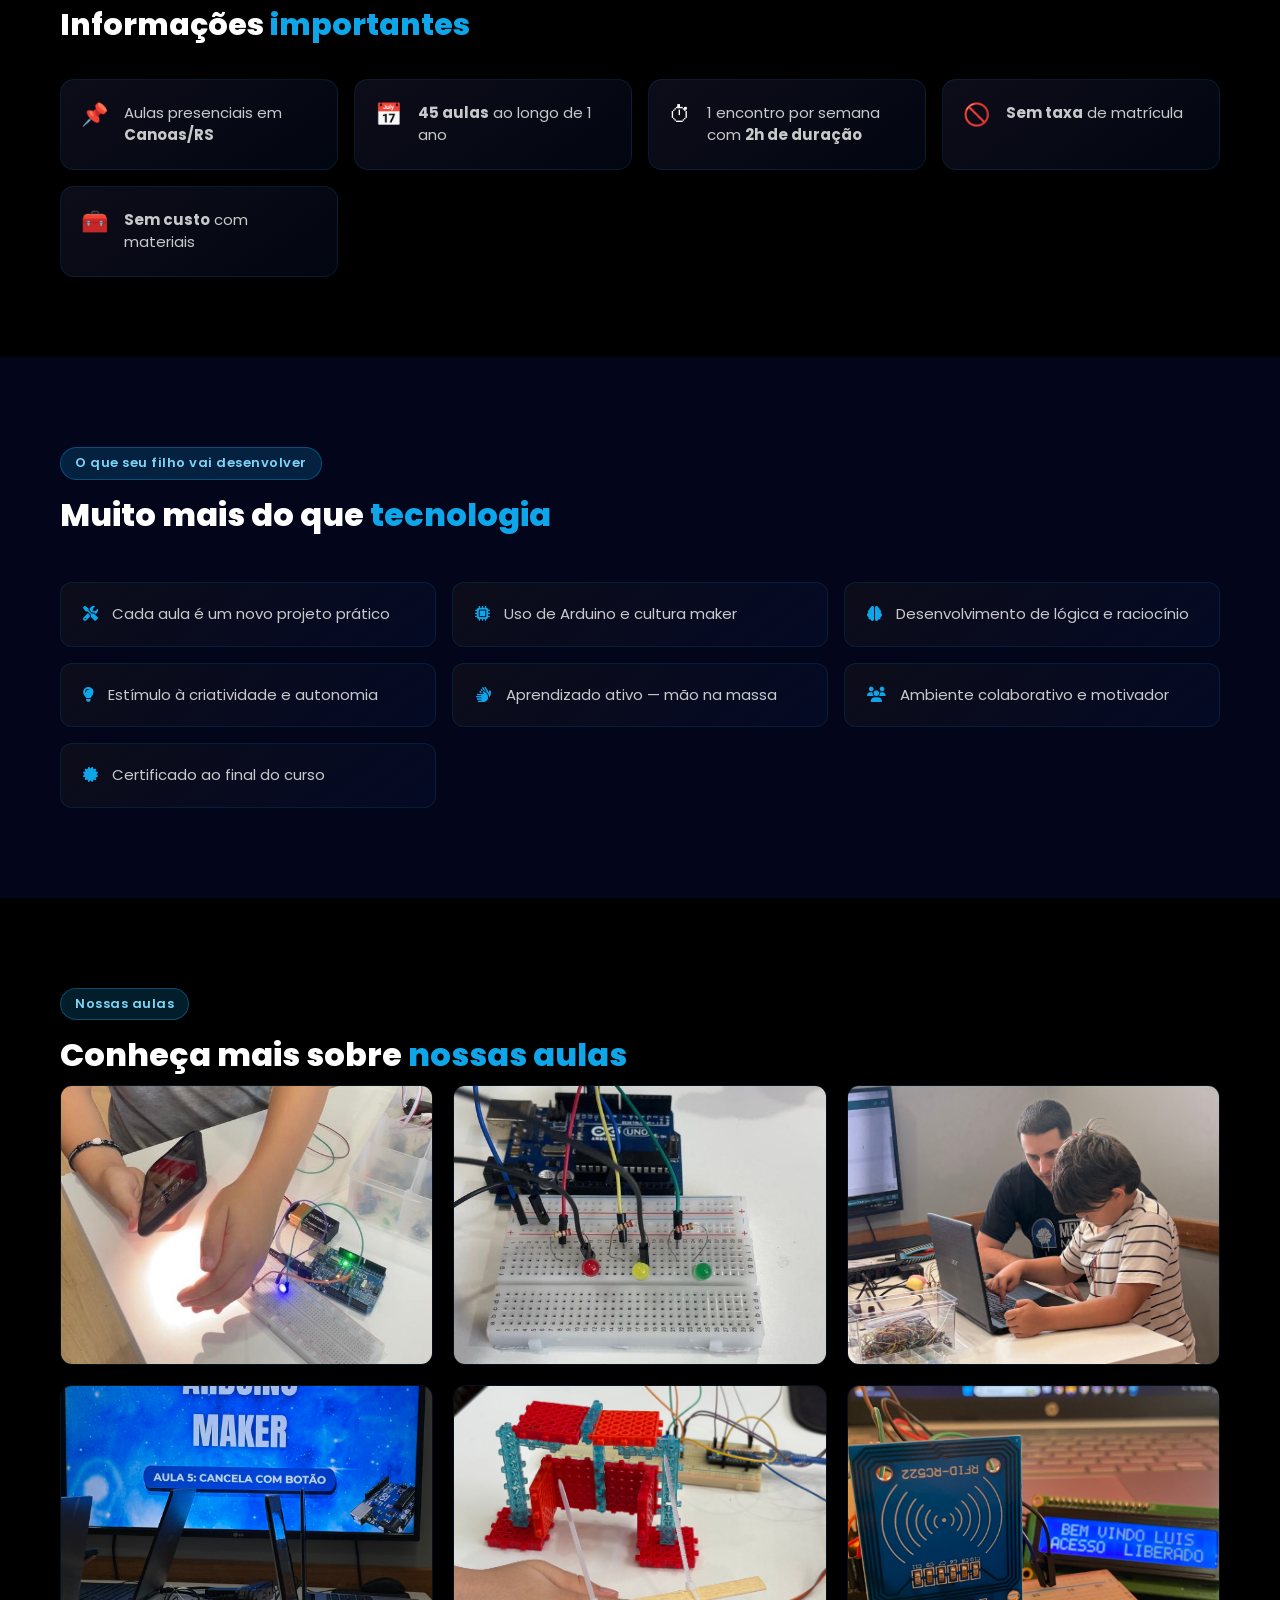
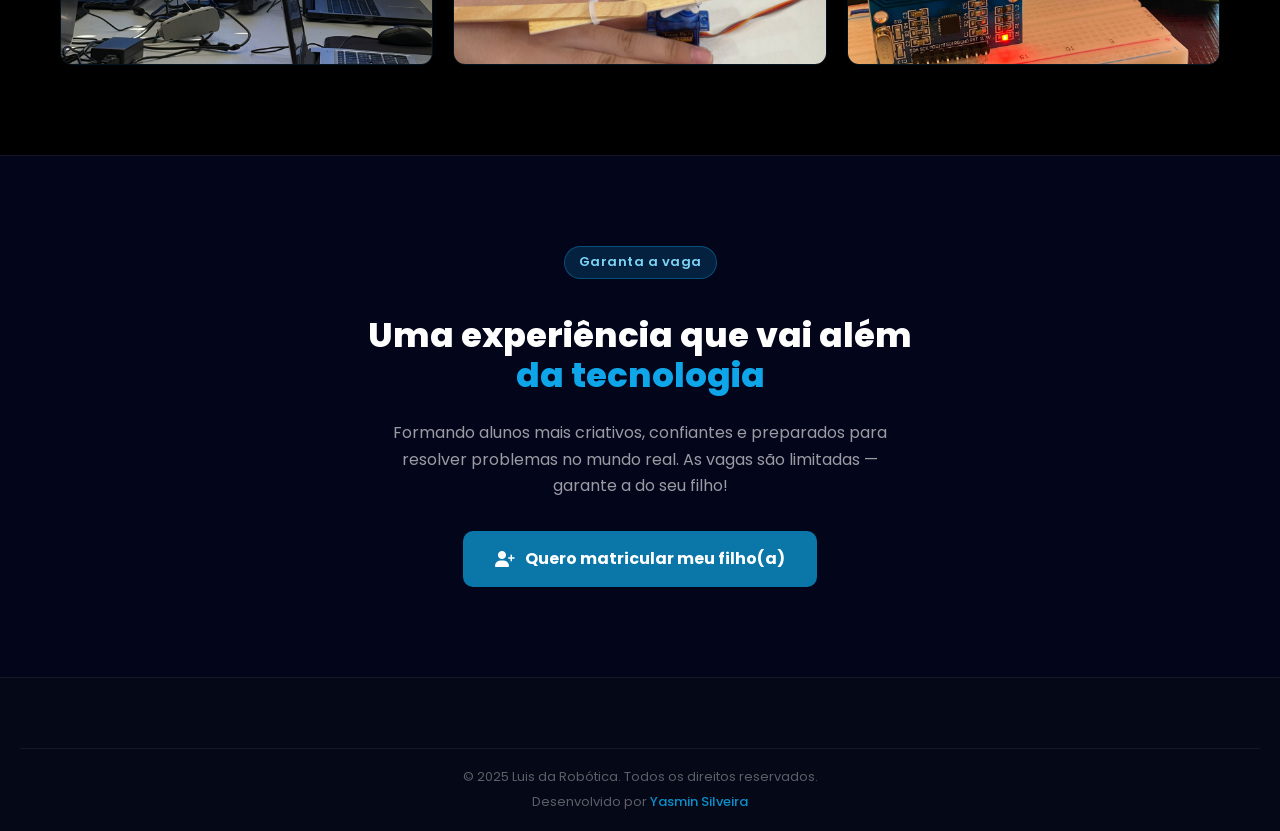
==== commit cbb898a9: "quarta atualizacao" ====
--- a/alunos.html
+++ b/alunos.html
@@ -5,13 +5,11 @@
   <meta name="viewport" content="width=device-width, initial-scale=1.0">
   <title>Aulas de Robótica – Luis da Robótica</title>
   <link rel="icon" type="image/png" href="logotipo.png">
-  <link rel="icon" type="image/png" href="logotipo.png">
   <link rel="stylesheet" href="style.css">
   <link href="https://fonts.googleapis.com/css2?family=Poppins:wght@300;400;600;800&display=swap" rel="stylesheet">
   <link rel="stylesheet" href="https://cdnjs.cloudflare.com/ajax/libs/font-awesome/6.5.0/css/all.min.css">
   <style>
 
-    /* HERO */
     .aluno-hero {
       min-height: 100vh;
       display: flex;
@@ -19,7 +17,7 @@
       justify-content: center;
       padding: 140px 60px 80px;
       background:
-        linear-gradient(135deg, rgba(0, 0, 0, 0.856) 0%, rgba(10, 15, 28, 0.856) 100%),
+        linear-gradient(135deg, rgba(0,0,0,0.856) 0%, rgba(10,15,28,0.856) 100%),
         url('fundoprofes.jpeg') center/cover no-repeat;
     }
 
@@ -77,7 +75,6 @@
       box-shadow: 0 10px 30px rgba(14,165,233,0.35);
     }
 
-    /* SOBRE AS AULAS */
     .sobre-aulas {
       background: #03051a;
       padding: 90px 60px;
@@ -117,8 +114,9 @@
       margin-bottom: 16px;
     }
 
- .foto-placeholder-lg {
-       flex-shrink: 0;
+    /* FOTO LATERAL — classe dedicada, sem conflito */
+    .foto-lateral {
+      flex-shrink: 0;
       width: 420px;
       height: 300px;
       object-fit: cover;
@@ -127,13 +125,6 @@
       box-shadow: 0 20px 60px rgba(0,0,0,0.5);
     }
 
-    .foto-placeholder-lg i { font-size: 40px; }
-    .foto-placeholder-lg span {
-      font-size: 13px;
-      color: rgba(255,255,255,0.25);
-    }
-
-    /* INFORMAÇÕES IMPORTANTES */
     .info-section {
       background: #000000;
       padding: 80px 60px;
@@ -152,7 +143,6 @@
       display: grid;
       grid-template-columns: repeat(auto-fill, minmax(240px, 1fr));
       gap: 16px;
-      margin-bottom: 0;
     }
 
     .info-item {
@@ -185,7 +175,6 @@
       margin: 0;
     }
 
-    /* BENEFÍCIOS */
     .beneficios-section {
       background: #03051a;
       padding: 90px 60px;
@@ -236,7 +225,6 @@
       margin: 0;
     }
 
-    /* GALERIA */
     .galeria-section {
       background: #000000;
       padding: 90px 60px;
@@ -250,12 +238,6 @@
     }
 
     .galeria-section h2 span { color: #0EA5E9; }
-
-    .galeria-section .galeria-sub {
-      color: rgba(255,255,255,0.55);
-      font-size: 15px;
-      margin-bottom: 40px;
-    }
 
     .galeria-grid {
       display: grid;
@@ -283,26 +265,6 @@
       display: block;
     }
 
-    .galeria-placeholder {
-      width: 100%;
-      height: 100%;
-      background: rgba(10,30,78,0.15);
-      display: flex;
-      flex-direction: column;
-      align-items: center;
-      justify-content: center;
-      gap: 10px;
-      color: rgba(14,165,233,0.35);
-      min-height: 200px;
-    }
-
-    .galeria-placeholder i { font-size: 28px; }
-    .galeria-placeholder span {
-      font-size: 12px;
-      color: rgba(255,255,255,0.2);
-    }
-
-    /* CTA FINAL */
     .cta-final {
       background: #03051a;
       padding: 90px 60px;
@@ -332,7 +294,6 @@
       margin-bottom: 16px;
     }
 
-    /* FOOTER */
     .footer {
       background: #050816;
       padding: 30px 20px 0;
@@ -348,11 +309,7 @@
       text-align: center;
     }
 
-    .footer-bottom p {
-      color: rgba(255,255,255,0.35);
-      font-size: 13px;
-      margin: 0;
-    }
+    .footer-bottom p { color: rgba(255,255,255,0.35); font-size: 13px; margin: 0; }
 
     .footer-bottom .dev-credit a {
       color: rgba(14,165,233,0.85);
@@ -361,25 +318,12 @@
       transition: color 0.25s;
     }
 
-    .footer-bottom .dev-credit a:hover {
-      color: #38BDF8;
-      text-decoration: underline;
-    }
-
-    /* RESPONSIVO */
+    .footer-bottom .dev-credit a:hover { color: #38BDF8; text-decoration: underline; }
+
     @media (max-width: 900px) {
-      .sobre-aulas {
-        flex-direction: column;
-        padding: 60px 24px;
-        gap: 40px;
-      }
-      .foto-placeholder-lg {
-        width: 100%;
-        height: 260px;
-      }
-      .galeria-grid {
-        grid-template-columns: repeat(2, 1fr);
-      }
+      .sobre-aulas { flex-direction: column; padding: 60px 24px; gap: 40px; }
+      .foto-lateral { width: 100%; height: 260px; }
+      .galeria-grid { grid-template-columns: repeat(2, 1fr); }
     }
 
     @media (max-width: 768px) {
@@ -392,12 +336,12 @@
       .galeria-grid { grid-template-columns: 1fr; }
       .cta-final { padding: 60px 24px; }
       .cta-final h2 { font-size: 26px; }
+      .foto-lateral { width: 100%; height: 220px; }
     }
   </style>
 </head>
 <body>
 
-<!-- HEADER -->
 <header>
   <div class="logo">
     <img src="logotipo.png" alt="Logo Luis da Robótica">
@@ -408,10 +352,10 @@
     <a href="capacitacao.html">Capacitações</a>
     <a href="mentes.html">Professores</a>
     <a href="contato.html">Contato</a>
+  </nav>
   <button class="menu-toggle" onclick="toggleMenu()" aria-label="Abrir menu">☰</button>
 </header>
 
-<!-- HERO -->
 <section class="aluno-hero">
   <span class="tag">Arduino Maker</span>
   <h1>Aulas de Robótica para <span>Alunos</span></h1>
@@ -424,65 +368,32 @@
   </a>
 </section>
 
-<!-- SOBRE AS AULAS -->
 <section class="sobre-aulas">
   <div class="sobre-aulas-texto">
     <span class="section-label">Como funciona</span>
     <h2>Aprendizado que acontece <span>na prática</span></h2>
-    <p>
-      Aqui o aprendizado acontece na prática. Em cada aula, os alunos desenvolvem projetos com Arduino e materiais makers, explorando tecnologia de forma criativa, acessível e envolvente.
-    </p>
-    <p>
-      Mais do que montar robôs, eles aprendem a pensar, testar, resolver problemas e transformar ideias em projetos reais. As aulas são estruturadas com desafios dinâmicos que estimulam o raciocínio, a autonomia e o protagonismo dos alunos.
-    </p>
-    <p>
-      Utilizando o <strong style="color: #7DD3F5;">Método dos 3E's</strong> (Explorar, Executar e Evoluir), os alunos passam por um processo contínuo de aprendizagem, onde cada projeto contribui para o desenvolvimento de habilidades essenciais para o futuro.
-    </p>
-  </div>
-
-  <!-- Substitua por <img src="foto-aula.jpg" ...> quando tiver a foto -->
-  <div class="foto-placeholder-lg">
-    <img src="aluno2.PNG" alt="Alunos" class="foto-placeholder-lg">
-    </div>
-    
-  </div>
-</section>
-
-<!-- INFORMAÇÕES IMPORTANTES -->
+    <p>Aqui o aprendizado acontece na prática. Em cada aula, os alunos desenvolvem projetos com Arduino e materiais makers, explorando tecnologia de forma criativa, acessível e envolvente.</p>
+    <p>Mais do que montar robôs, eles aprendem a pensar, testar, resolver problemas e transformar ideias em projetos reais. As aulas são estruturadas com desafios dinâmicos que estimulam o raciocínio, a autonomia e o protagonismo dos alunos.</p>
+    <p>Utilizando o <strong style="color: #7DD3F5;">Método dos 3E's</strong> (Explorar, Executar e Evoluir), os alunos passam por um processo contínuo de aprendizagem, onde cada projeto contribui para o desenvolvimento de habilidades essenciais para o futuro.</p>
+  </div>
+  <img src="aluno2.PNG" alt="Alunos em aula de robótica" class="foto-lateral">
+</section>
+
 <section class="info-section">
   <span class="section-label">Detalhes</span>
   <h2>Informações <span>importantes</span></h2>
-
   <div class="info-grid">
-    <div class="info-item">
-      <span class="info-emoji">📌</span>
-      <p>Aulas presenciais em <strong>Canoas/RS</strong></p>
-    </div>
-    <div class="info-item">
-      <span class="info-emoji">📅</span>
-      <p><strong>45 aulas</strong> ao longo de 1 ano</p>
-    </div>
-    <div class="info-item">
-      <span class="info-emoji">⏱</span>
-      <p>1 encontro por semana com <strong>2h de duração</strong></p>
-    </div>
-    <div class="info-item">
-      <span class="info-emoji">🚫</span>
-      <p><strong>Sem taxa</strong> de matrícula</p>
-    </div>
-    <div class="info-item">
-      <span class="info-emoji">🧰</span>
-      <p><strong>Sem custo</strong> com materiais</p>
-    </div>
-    
-  </div>
-</section>
-
-<!-- BENEFÍCIOS -->
+    <div class="info-item"><span class="info-emoji">📌</span><p>Aulas presenciais em <strong>Canoas/RS</strong></p></div>
+    <div class="info-item"><span class="info-emoji">📅</span><p><strong>45 aulas</strong> ao longo de 1 ano</p></div>
+    <div class="info-item"><span class="info-emoji">⏱</span><p>1 encontro por semana com <strong>2h de duração</strong></p></div>
+    <div class="info-item"><span class="info-emoji">🚫</span><p><strong>Sem taxa</strong> de matrícula</p></div>
+    <div class="info-item"><span class="info-emoji">🧰</span><p><strong>Sem custo</strong> com materiais</p></div>
+  </div>
+</section>
+
 <section class="beneficios-section">
   <span class="section-label">O que seu filho vai desenvolver</span>
   <h2>Muito mais do que <span>tecnologia</span></h2>
-
   <div class="beneficios-grid">
     <div class="beneficio-item"><i class="fas fa-tools"></i><p>Cada aula é um novo projeto prático</p></div>
     <div class="beneficio-item"><i class="fas fa-microchip"></i><p>Uso de Arduino e cultura maker</p></div>
@@ -492,53 +403,31 @@
     <div class="beneficio-item"><i class="fas fa-users"></i><p>Ambiente colaborativo e motivador</p></div>
     <div class="beneficio-item"><i class="fas fa-certificate"></i><p>Certificado ao final do curso</p></div>
   </div>
-  
-</section>
-
-<!-- GALERIA -->
+</section>
+
 <section class="galeria-section">
   <span class="section-label">Nossas aulas</span>
   <h2>Conheça mais sobre <span>nossas aulas</span></h2>
- 
-    
-
   <div class="galeria-grid">
-    <div class="galeria-item">
-      <!-- <img src="aula1.jpg" alt=""> -->
-      <div class="galeria-placeholder"><img src="A7.jpg" alt=""></div>
-    </div>
-    <div class="galeria-item">
-      <div class="galeria-placeholder"><img src="A2.JPG" alt=""></div>
-    </div>
-    <div class="galeria-item">
-      <div class="galeria-placeholder"><img src="A8.jpeg" alt=""></div>
-    </div>
-    <div class="galeria-item">
-      <div class="galeria-placeholder"><img src="A4.jpeg" alt=""></div>
-    </div>
-    <div class="galeria-item">
-      <div class="galeria-placeholder"><img src="A5.jpeg" alt=""></div>
-    </div>
-    <div class="galeria-item">
-      <div class="galeria-placeholder"><img src="A6.jpeg" alt=""></div>
-    </div>
-  </div>
-</section>
-
-<!-- CTA FINAL -->
+    <div class="galeria-item"><img src="A7.jpg" alt="Aula de robótica"></div>
+    <div class="galeria-item"><img src="A2.JPG" alt="Aula de robótica"></div>
+    <div class="galeria-item"><img src="A8.jpeg" alt="Aula de robótica"></div>
+    <div class="galeria-item"><img src="A4.jpeg" alt="Aula de robótica"></div>
+    <div class="galeria-item"><img src="A5.jpeg" alt="Aula de robótica"></div>
+    <div class="galeria-item"><img src="A6.jpeg" alt="Aula de robótica"></div>
+  </div>
+</section>
+
 <section class="cta-final">
   <span class="tag">Garanta a vaga</span>
   <h2>Uma experiência que vai além <span>da tecnologia</span></h2>
-  <p>
-    Formando alunos mais criativos, confiantes e preparados para resolver problemas no mundo real. As vagas são limitadas — garante a do seu filho!
-  </p>
+  <p>Formando alunos mais criativos, confiantes e preparados para resolver problemas no mundo real. As vagas são limitadas — garante a do seu filho!</p>
   <a href="contato.html" class="btn-matricula">
     <i class="fas fa-user-plus"></i>
     Quero matricular meu filho(a)
   </a>
 </section>
 
-<!-- FOOTER -->
 <footer class="footer">
   <div class="footer-bottom">
     <p>© 2025 Luis da Robótica. Todos os direitos reservados.</p>
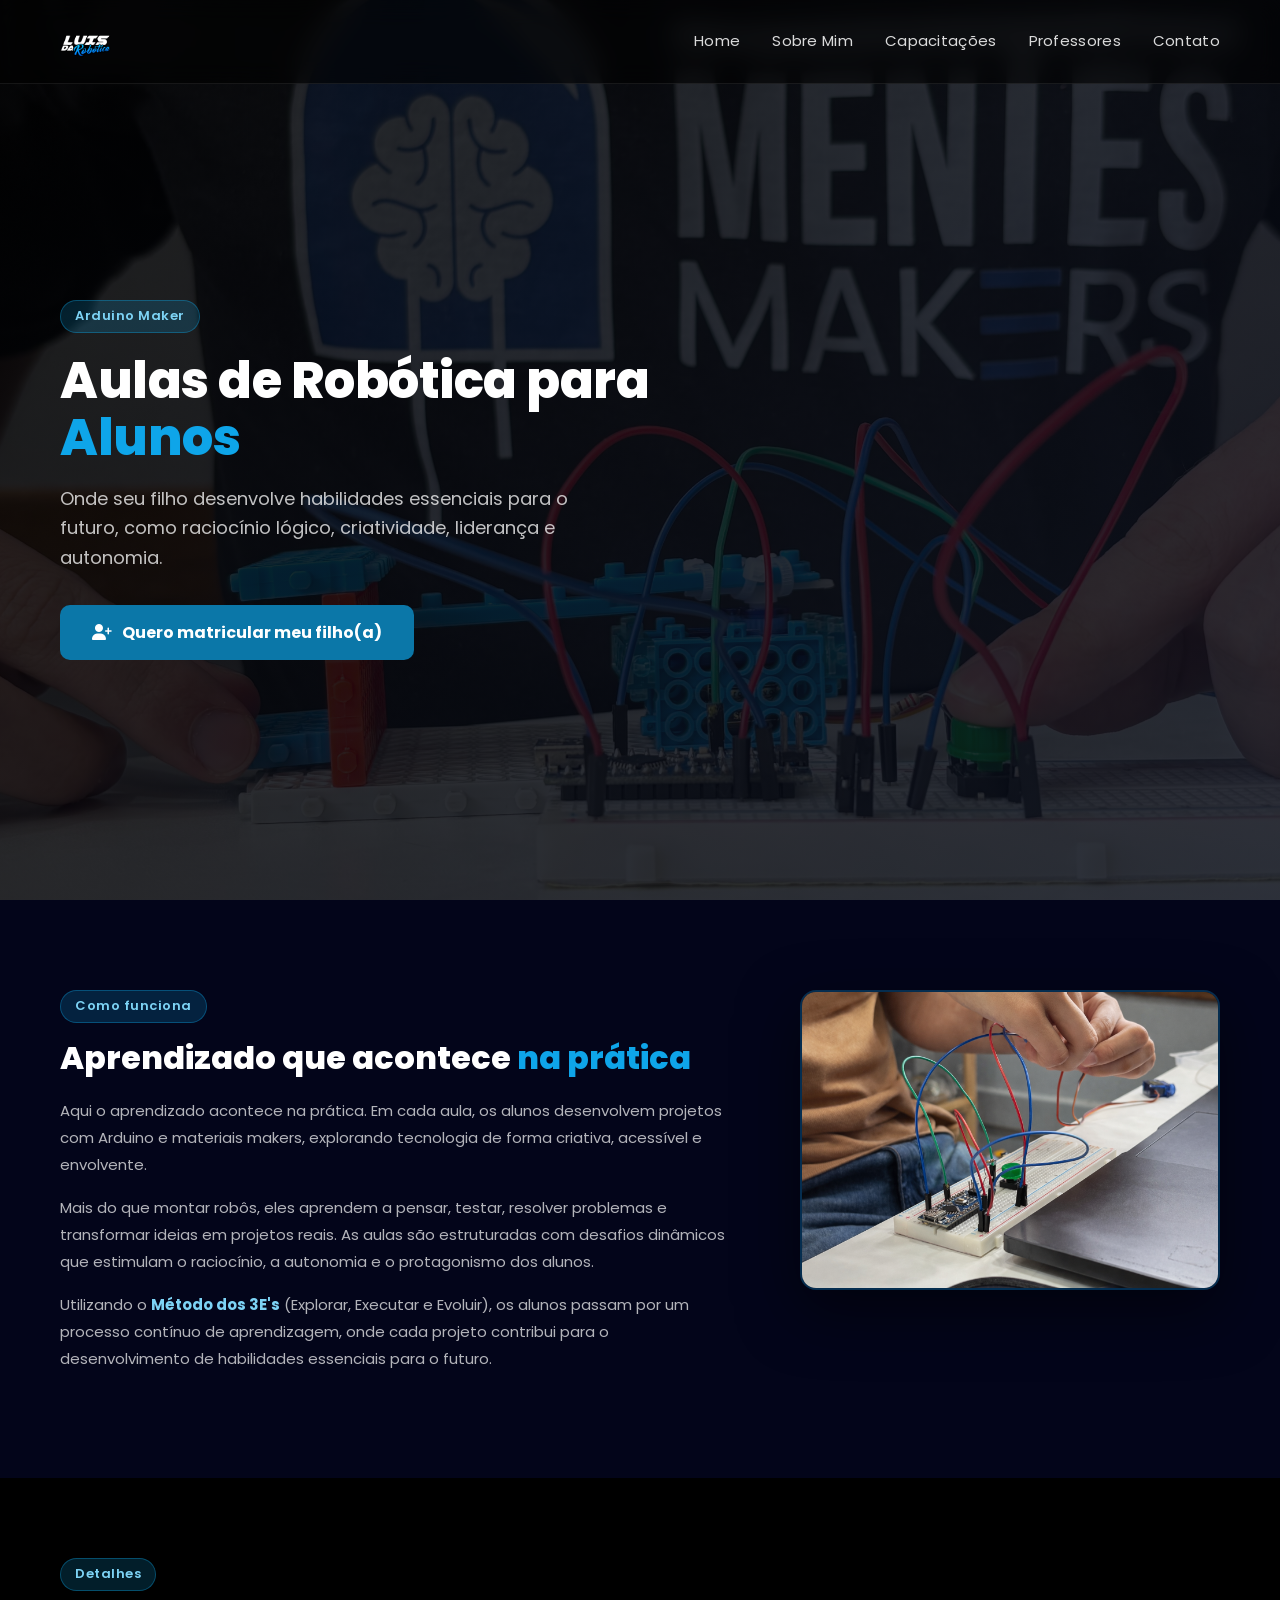
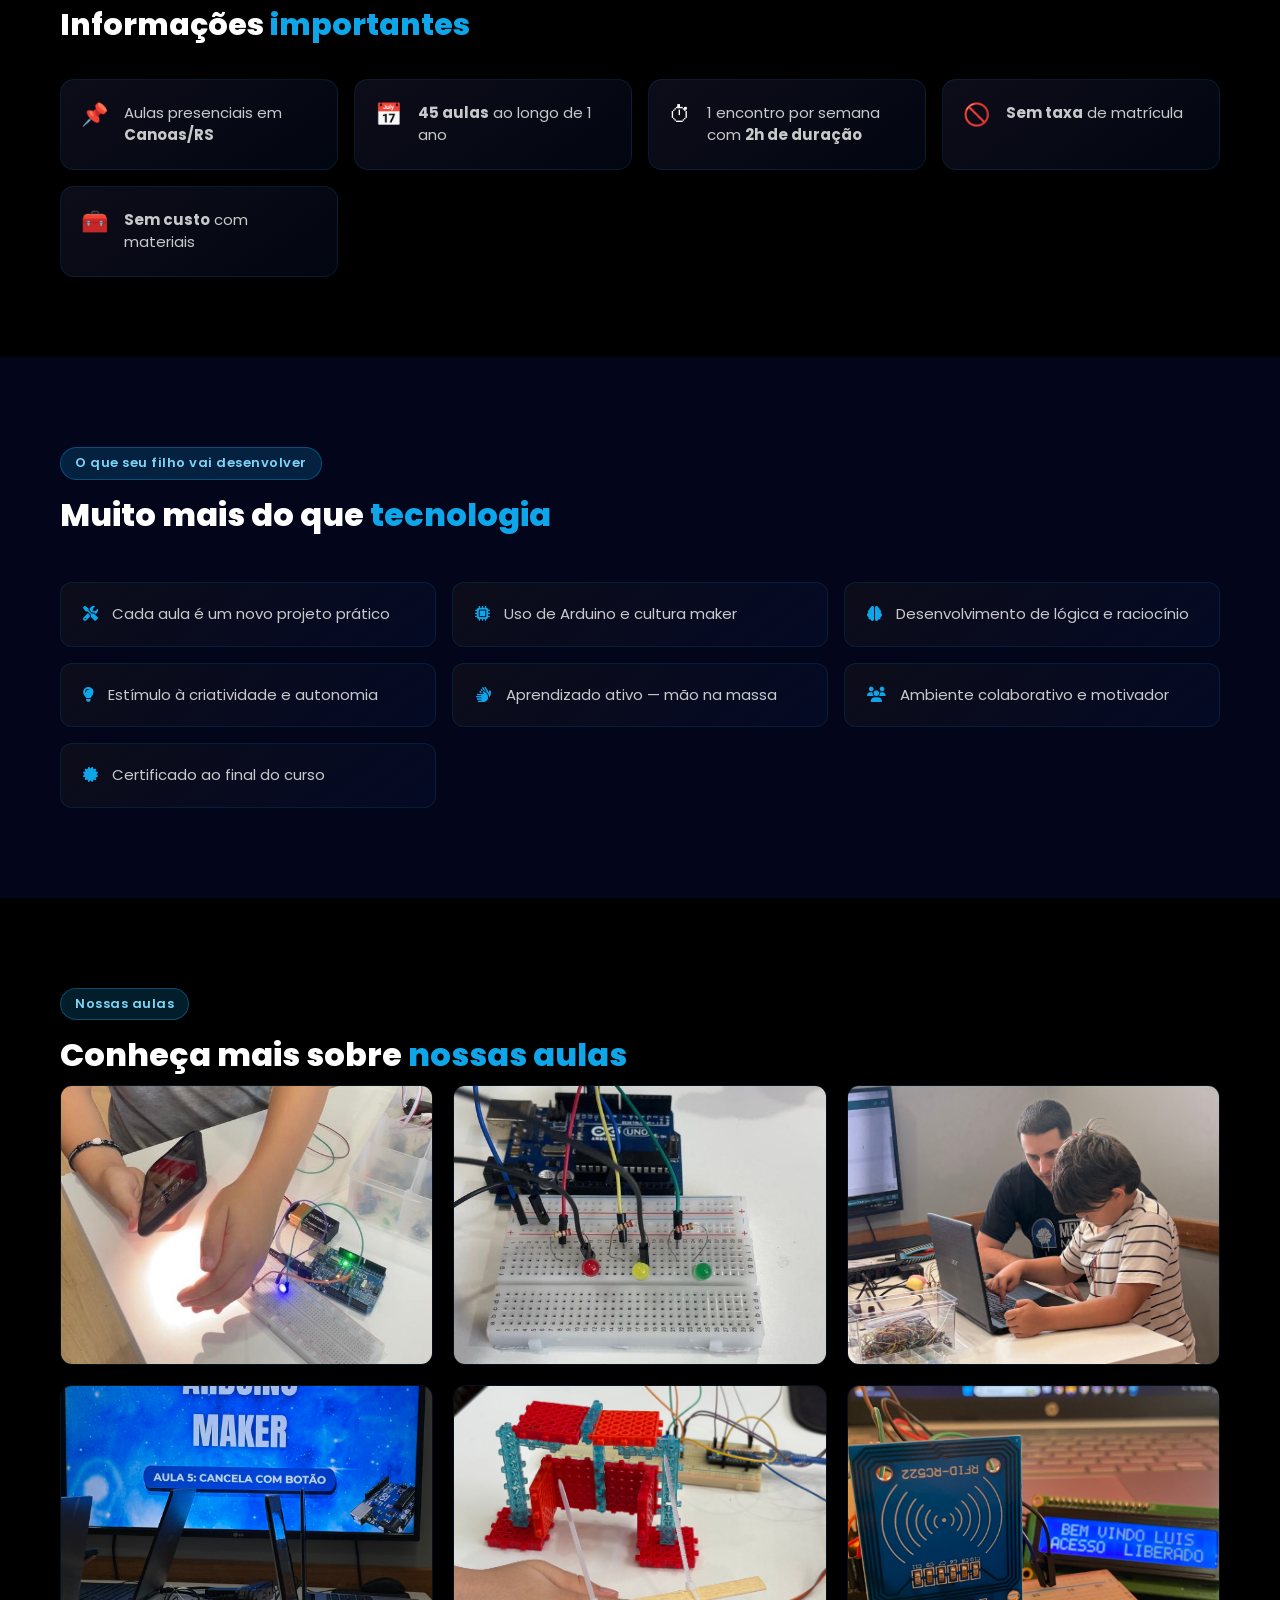
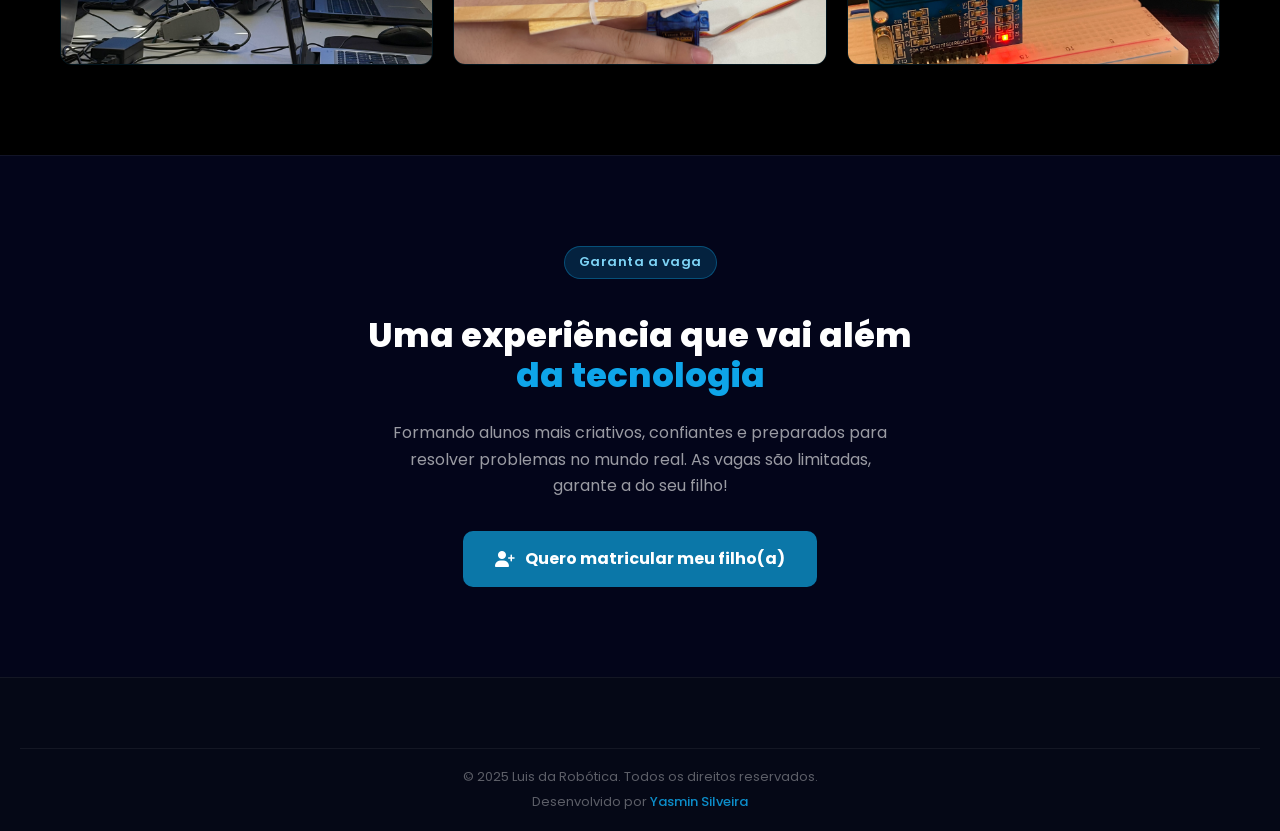
==== commit b484beaf: "-" ====
--- a/alunos.html
+++ b/alunos.html
@@ -360,7 +360,7 @@
   <span class="tag">Arduino Maker</span>
   <h1>Aulas de Robótica para <span>Alunos</span></h1>
   <p class="subtitulo">
-    Aprender fazendo — projetos práticos que desenvolvem lógica, criatividade e autonomia.
+   Onde seu filho desenvolve habilidades essenciais para o futuro, como raciocínio lógico, criatividade, liderança e autonomia.
   </p>
   <a href="contato.html" class="btn-matricula">
     <i class="fas fa-user-plus"></i>
@@ -421,7 +421,7 @@
 <section class="cta-final">
   <span class="tag">Garanta a vaga</span>
   <h2>Uma experiência que vai além <span>da tecnologia</span></h2>
-  <p>Formando alunos mais criativos, confiantes e preparados para resolver problemas no mundo real. As vagas são limitadas — garante a do seu filho!</p>
+  <p>Formando alunos mais criativos, confiantes e preparados para resolver problemas no mundo real. As vagas são limitadas, garante a do seu filho!</p>
   <a href="contato.html" class="btn-matricula">
     <i class="fas fa-user-plus"></i>
     Quero matricular meu filho(a)
